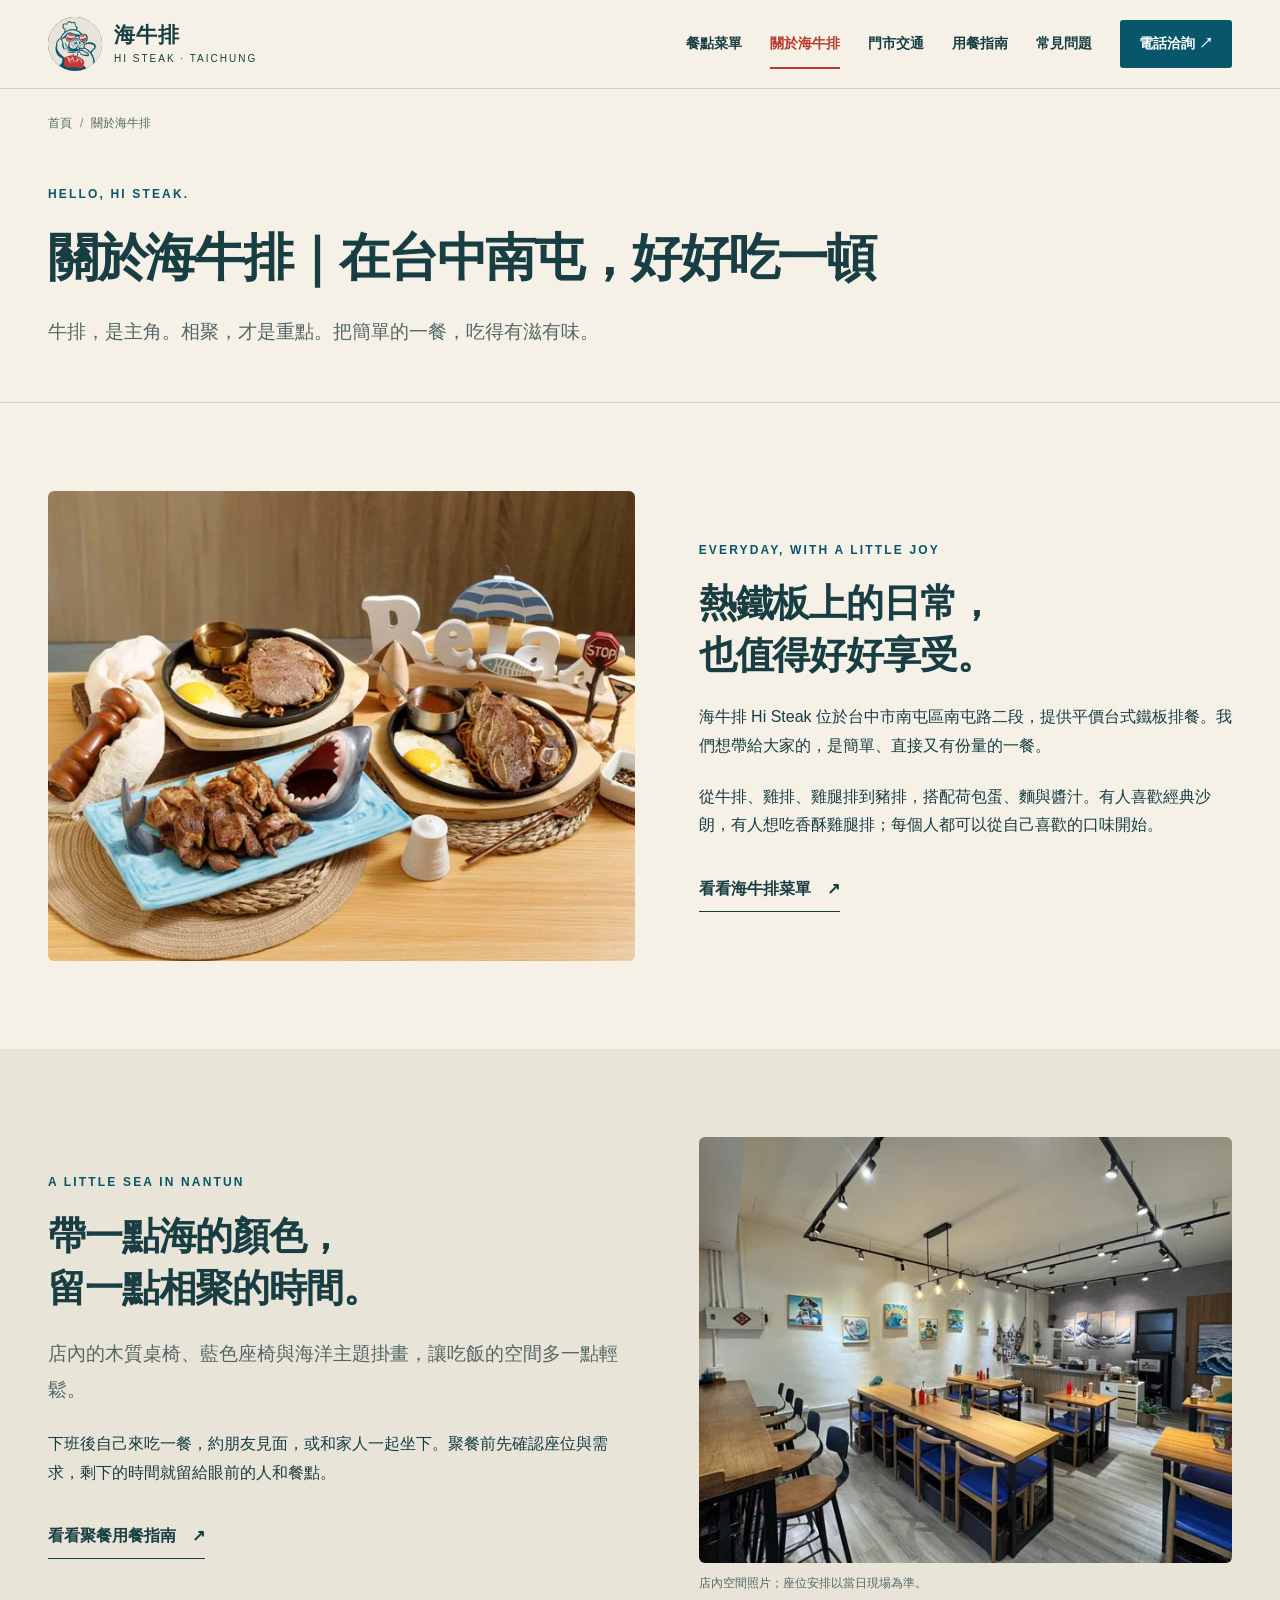
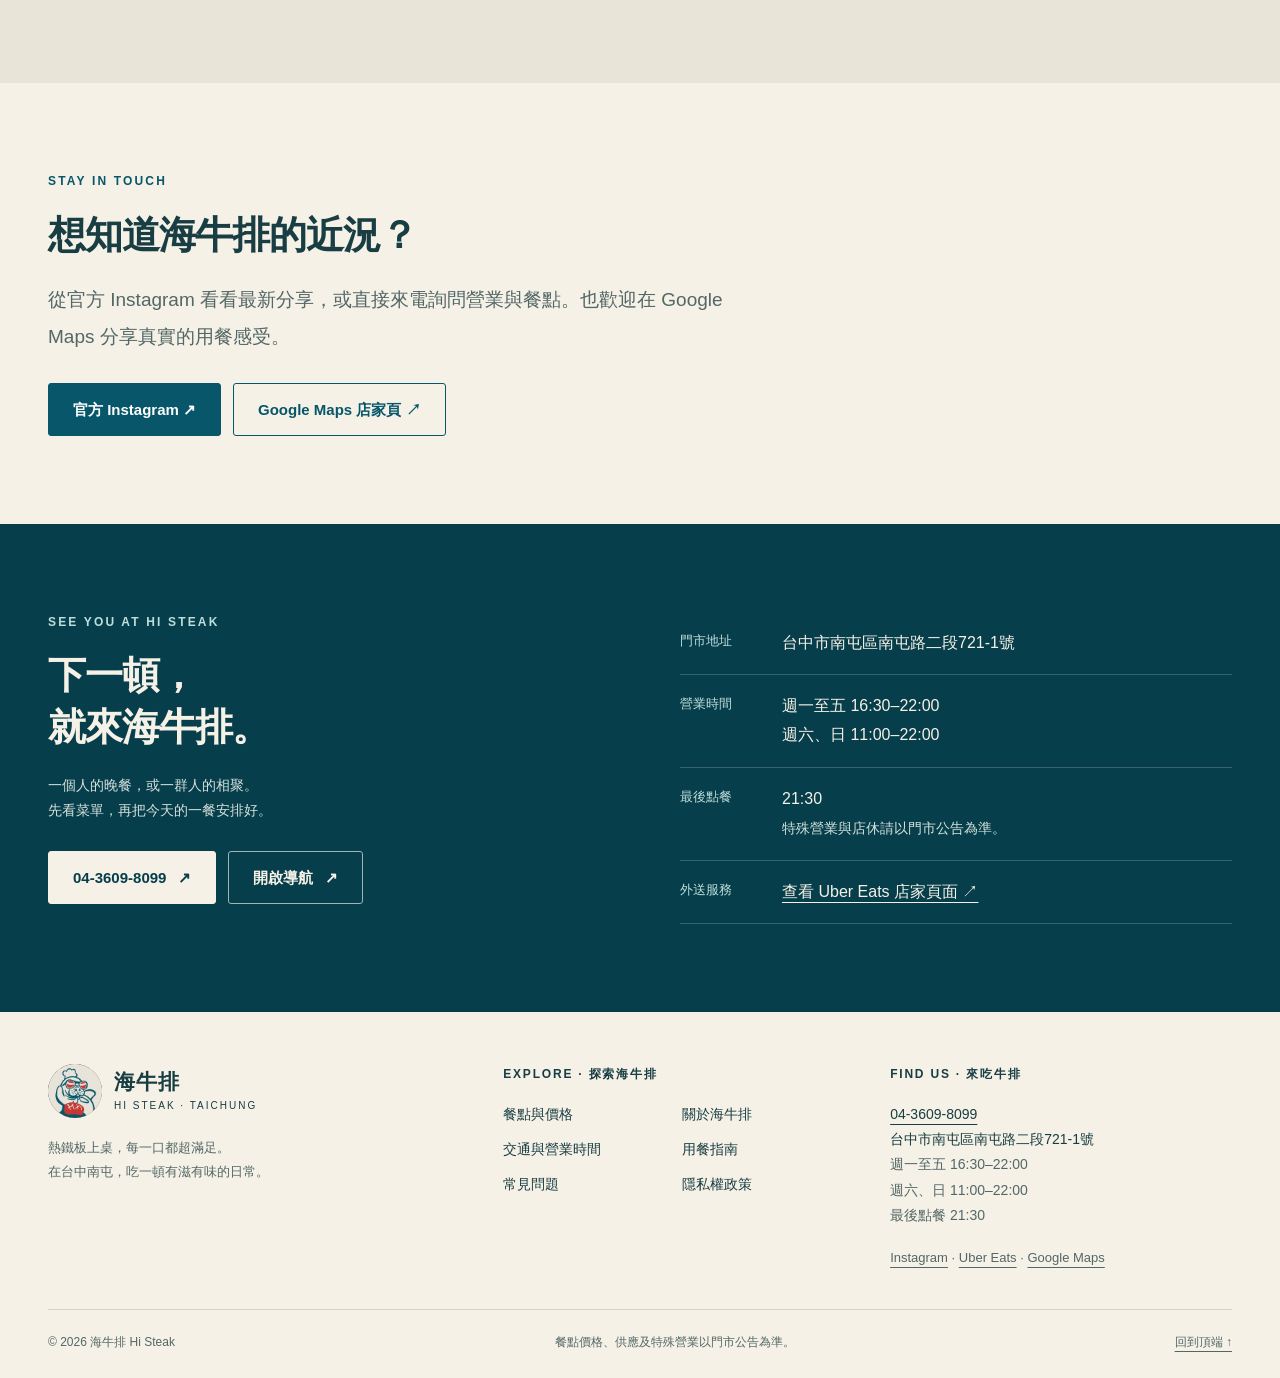
==== about/index.html @ e8133f8e "first commit" ====
<!doctype html>
<html lang="zh-Hant-TW" class="no-js">
<head>
<meta charset="utf-8"><meta name="viewport" content="width=device-width, initial-scale=1">
<title>關於海牛排｜台中南屯的日常鐵板排餐</title>
<meta name="description" content="認識海牛排 Hi Steak：位於台中南屯路二段的平價台式牛排餐廳，從牛排、雞腿排與豬排，到木質桌椅和海洋元素的用餐空間，讓日常多一點滿足。">
<meta name="robots" content="index,follow,max-image-preview:large">
<meta name="theme-color" content="#07566a">
<link rel="canonical" href="https://histeak.shop/about/">
<meta property="og:type" content="website"><meta property="og:locale" content="zh_TW">
<meta property="og:site_name" content="海牛排 Hi Steak"><meta property="og:title" content="關於海牛排｜台中南屯的日常鐵板排餐">
<meta property="og:description" content="認識海牛排 Hi Steak：位於台中南屯路二段的平價台式牛排餐廳，從牛排、雞腿排與豬排，到木質桌椅和海洋元素的用餐空間，讓日常多一點滿足。"><meta property="og:url" content="https://histeak.shop/about/">
<meta property="og:image" content="https://histeak.shop/assets/histeak-social.jpg"><meta property="og:image:width" content="1200"><meta property="og:image:height" content="630"><meta property="og:image:alt" content="海牛排 Hi Steak 台式鐵板排餐">
<meta name="twitter:card" content="summary_large_image"><meta name="twitter:title" content="關於海牛排｜台中南屯的日常鐵板排餐"><meta name="twitter:description" content="認識海牛排 Hi Steak：位於台中南屯路二段的平價台式牛排餐廳，從牛排、雞腿排與豬排，到木質桌椅和海洋元素的用餐空間，讓日常多一點滿足。"><meta name="twitter:image" content="https://histeak.shop/assets/histeak-social.jpg">
<link rel="icon" type="image/jpeg" href="../assets/logo.jpg"><link rel="stylesheet" href="../styles.css">
<script src="../script.js" defer></script>
<script type="application/ld+json">{
  "@context": "https://schema.org",
  "@graph": [
    {
      "@type": "Restaurant",
      "@id": "https://histeak.shop/#restaurant",
      "name": "海牛排 Hi Steak",
      "alternateName": [
        "海牛排",
        "Hi Steak",
        "海牛排 Hi STEAK"
      ],
      "url": "https://histeak.shop/",
      "telephone": "+886436098099",
      "description": "位於台中市南屯區南屯路二段的平價台式鐵板排餐餐廳，提供牛排、雞排、雞腿排與豬排。",
      "address": {
        "@type": "PostalAddress",
        "streetAddress": "南屯路二段721-1號",
        "addressLocality": "南屯區",
        "addressRegion": "台中市",
        "addressCountry": "TW"
      },
      "geo": {
        "@type": "GeoCoordinates",
        "latitude": 24.141104,
        "longitude": 120.6361726
      },
      "image": [
        "https://histeak.shop/assets/histeak-table-1200.webp",
        "https://histeak.shop/assets/histeak-interior-1200.webp"
      ],
      "logo": "https://histeak.shop/assets/logo.jpg",
      "servesCuisine": [
        "台式牛排",
        "鐵板排餐"
      ],
      "priceRange": "NT$180–340（門市主餐）",
      "hasMenu": "https://histeak.shop/menu/",
      "menu": "https://histeak.shop/menu/",
      "hasMap": "https://www.google.com/maps/search/?api=1&query=%E6%B5%B7%E7%89%9B%E6%8E%92%20Hi%20Steak&query_place_id=ChIJCwznMwA9aTQRCkrQwihSu3w",
      "sameAs": [
        "https://www.instagram.com/hi_steakhouse/",
        "https://www.ubereats.com/tw/store/%E6%B5%B7%E7%89%9B%E6%8E%92-hi-steak/OaaZ4mz2W0aBt57IbIxc4g"
      ],
      "openingHoursSpecification": [
        {
          "@type": "OpeningHoursSpecification",
          "dayOfWeek": [
            "Monday",
            "Tuesday",
            "Wednesday",
            "Thursday",
            "Friday"
          ],
          "opens": "16:30",
          "closes": "22:00"
        },
        {
          "@type": "OpeningHoursSpecification",
          "dayOfWeek": [
            "Saturday",
            "Sunday"
          ],
          "opens": "11:00",
          "closes": "22:00"
        }
      ]
    },
    {
      "@type": "WebSite",
      "@id": "https://histeak.shop/#website",
      "url": "https://histeak.shop/",
      "name": "海牛排 Hi Steak",
      "alternateName": [
        "海牛排",
        "Hi Steak"
      ],
      "inLanguage": "zh-Hant-TW",
      "publisher": {
        "@id": "https://histeak.shop/#restaurant"
      }
    },
    {
      "@type": "WebPage",
      "@id": "https://histeak.shop/about/#webpage",
      "url": "https://histeak.shop/about/",
      "name": "關於海牛排｜台中南屯的日常鐵板排餐",
      "description": "認識海牛排 Hi Steak：位於台中南屯路二段的平價台式牛排餐廳，從牛排、雞腿排與豬排，到木質桌椅和海洋元素的用餐空間，讓日常多一點滿足。",
      "inLanguage": "zh-Hant-TW",
      "isPartOf": {
        "@id": "https://histeak.shop/#website"
      },
      "about": {
        "@id": "https://histeak.shop/#restaurant"
      }
    },
    {
      "@type": "BreadcrumbList",
      "@id": "https://histeak.shop/about/#breadcrumb",
      "itemListElement": [
        {
          "@type": "ListItem",
          "position": 1,
          "name": "首頁",
          "item": "https://histeak.shop/"
        },
        {
          "@type": "ListItem",
          "position": 2,
          "name": "關於海牛排",
          "item": "https://histeak.shop/about/"
        }
      ]
    }
  ]
}</script>
</head>
<body><a class="skip" href="#main">跳至主要內容</a><header class="site-header" id="top"><nav class="nav-shell wrap" aria-label="主要導覽"><a class="brand" href="/" data-local="../index.html" aria-label="海牛排 Hi Steak 首頁"><img src="../assets/logo.jpg" width="54" height="54" alt=""><span><strong>海牛排</strong><small>HI STEAK · TAICHUNG</small></span></a><button class="nav-toggle" aria-controls="nav-links" aria-expanded="false" aria-label="開啟導覽選單">選單 <span aria-hidden="true">☰</span></button><div class="nav-links" id="nav-links"><a href="/menu/" data-local="../menu/index.html">餐點菜單</a><a href="/about/" data-local="../about/index.html" aria-current="page">關於海牛排</a><a href="/location/" data-local="../location/index.html">門市交通</a><a href="/blog/" data-local="../blog/index.html">用餐指南</a><a href="/faq/" data-local="../faq/index.html">常見問題</a><a class="nav-phone" href="tel:+886436098099">電話洽詢 ↗</a></div></nav></header><main id="main"><div class="page-top"><div class="wrap"><nav aria-label="麵包屑"><ol class="breadcrumbs"><li><a href="/" data-local="../index.html">首頁</a></li><li><span aria-current="page">關於海牛排</span></li></ol></nav><div class="page-intro "><p class="eyebrow">HELLO, HI STEAK.</p><h1>關於海牛排｜在台中南屯，好好吃一頓</h1><p class="lead">牛排，是主角。相聚，才是重點。把簡單的一餐，吃得有滋有味。</p></div></div></div><section class="section wrap split"><figure class="split-photo"><img src="../assets/histeak-table-1200.webp" alt="海牛排台式鐵板牛排與帶骨牛小排餐點" width="1200" height="960" decoding="async" fetchpriority="high" srcset="../assets/histeak-table-640.webp 640w, ../assets/histeak-table-1200.webp 1200w, ../assets/histeak-table-1800.webp 1800w" sizes="(max-width: 800px) calc(100vw - 40px), 600px"></figure><div><p class="eyebrow">EVERYDAY, WITH A LITTLE JOY</p><h2>熱鐵板上的日常，<br>也值得好好享受。</h2><p>海牛排 Hi Steak 位於台中市南屯區南屯路二段，提供平價台式鐵板排餐。我們想帶給大家的，是簡單、直接又有份量的一餐。</p><p>從牛排、雞排、雞腿排到豬排，搭配荷包蛋、麵與醬汁。有人喜歡經典沙朗，有人想吃香酥雞腿排；每個人都可以從自己喜歡的口味開始。</p><div class="actions"><a class="text-link" href="/menu/" data-local="../menu/index.html">看看海牛排菜單 <span aria-hidden="true">↗</span></a></div></div></section><section class="section about-strip"><div class="wrap split"><div><p class="eyebrow">A LITTLE SEA IN NANTUN</p><h2>帶一點海的顏色，<br>留一點相聚的時間。</h2><p class="lead">店內的木質桌椅、藍色座椅與海洋主題掛畫，讓吃飯的空間多一點輕鬆。</p><p>下班後自己來吃一餐，約朋友見面，或和家人一起坐下。聚餐前先確認座位與需求，剩下的時間就留給眼前的人和餐點。</p><div class="actions"><a class="text-link" href="/blog/nantun-food/" data-local="../blog/nantun-food/index.html">看看聚餐用餐指南 <span aria-hidden="true">↗</span></a></div></div><figure class="split-photo"><img src="../assets/histeak-interior-1200.webp" alt="海牛排店內的藍色座椅、木質桌面與海洋裝飾" width="1200" height="900" decoding="async" loading="lazy" srcset="../assets/histeak-interior-640.webp 640w, ../assets/histeak-interior-1200.webp 1200w" sizes="(max-width: 800px) calc(100vw - 40px), 600px"><figcaption>店內空間照片；座位安排以當日現場為準。</figcaption></figure></div></section><section class="section wrap"><p class="eyebrow">STAY IN TOUCH</p><h2>想知道海牛排的近況？</h2><p class="lead">從官方 Instagram 看看最新分享，或直接來電詢問營業與餐點。也歡迎在 Google Maps 分享真實的用餐感受。</p><div class="actions"><a href="https://www.instagram.com/hi_steakhouse/" target="_blank" rel="noopener noreferrer" class="button">官方 Instagram ↗</a><a href="https://www.google.com/maps/search/?api=1&amp;query=%E6%B5%B7%E7%89%9B%E6%8E%92%20Hi%20Steak&amp;query_place_id=ChIJCwznMwA9aTQRCkrQwihSu3w" target="_blank" rel="noopener noreferrer" class="button outline">Google Maps 店家頁 ↗</a></div></section><section class="visit-block section" id="visit"><div class="wrap visit-grid"><div><p class="eyebrow">SEE YOU AT HI STEAK</p><h2>下一頓，<br>就來海牛排。</h2><p class="small" style="margin-top:20px">一個人的晚餐，或一群人的相聚。<br>先看菜單，再把今天的一餐安排好。</p><div class="actions"><a class="button light" href="tel:+886436098099">04-3609-8099 <span aria-hidden="true">↗</span></a><a href="https://www.google.com/maps/dir/?api=1&amp;destination=%E6%B5%B7%E7%89%9B%E6%8E%92%20Hi%20Steak&amp;destination_place_id=ChIJCwznMwA9aTQRCkrQwihSu3w" target="_blank" rel="noopener noreferrer" class="button outline">開啟導航 <span aria-hidden="true">↗</span></a></div></div><dl><div><dt>門市地址</dt><dd>台中市南屯區南屯路二段721-1號</dd></div><div><dt>營業時間</dt><dd>週一至五 16:30–22:00<br>週六、日 11:00–22:00</dd></div><div><dt>最後點餐</dt><dd>21:30<br><span class="small">特殊營業與店休請以門市公告為準。</span></dd></div><div><dt>外送服務</dt><dd><a href="https://www.ubereats.com/tw/store/%E6%B5%B7%E7%89%9B%E6%8E%92-hi-steak/OaaZ4mz2W0aBt57IbIxc4g" target="_blank" rel="noopener noreferrer">查看 Uber Eats 店家頁面 ↗</a></dd></div></dl></div></section></main><footer class="site-footer"><div class="wrap"><div class="footer-top"><div><a class="brand" href="/" data-local="../index.html" aria-label="海牛排 Hi Steak 首頁"><img src="../assets/logo.jpg" width="54" height="54" alt=""><span><strong>海牛排</strong><small>HI STEAK · TAICHUNG</small></span></a><p>熱鐵板上桌，每一口都超滿足。<br>在台中南屯，吃一頓有滋有味的日常。</p></div><div><div class="footer-heading">EXPLORE · 探索海牛排</div><div class="footer-links"><a href="/menu/" data-local="../menu/index.html">餐點與價格</a><a href="/about/" data-local="../about/index.html">關於海牛排</a><a href="/location/" data-local="../location/index.html">交通與營業時間</a><a href="/blog/" data-local="../blog/index.html">用餐指南</a><a href="/faq/" data-local="../faq/index.html">常見問題</a><a href="/privacy/" data-local="../privacy/index.html">隱私權政策</a></div></div><div class="footer-contact"><div class="footer-heading">FIND US · 來吃牛排</div><a href="tel:+886436098099">04-3609-8099</a><br>台中市南屯區南屯路二段721-1號<br><span class="small">週一至五 16:30–22:00<br>週六、日 11:00–22:00<br>最後點餐 21:30</span><p><a href="https://www.instagram.com/hi_steakhouse/" target="_blank" rel="noopener noreferrer">Instagram</a> · <a href="https://www.ubereats.com/tw/store/%E6%B5%B7%E7%89%9B%E6%8E%92-hi-steak/OaaZ4mz2W0aBt57IbIxc4g" target="_blank" rel="noopener noreferrer">Uber Eats</a> · <a href="https://www.google.com/maps/search/?api=1&amp;query=%E6%B5%B7%E7%89%9B%E6%8E%92%20Hi%20Steak&amp;query_place_id=ChIJCwznMwA9aTQRCkrQwihSu3w" target="_blank" rel="noopener noreferrer">Google Maps</a></p></div></div><div class="footer-bottom"><span>© 2026 海牛排 Hi Steak</span><span>餐點價格、供應及特殊營業以門市公告為準。</span><a href="#top">回到頂端 ↑</a></div></div></footer><nav class="mobile-bar" aria-label="快速操作"><a href="/menu/" data-local="../menu/index.html">查看菜單</a><a href="tel:+886436098099">電話洽詢</a><a href="https://www.google.com/maps/dir/?api=1&amp;destination=%E6%B5%B7%E7%89%9B%E6%8E%92%20Hi%20Steak&amp;destination_place_id=ChIJCwznMwA9aTQRCkrQwihSu3w" target="_blank" rel="noopener noreferrer">到店導航</a></nav></body></html>
---- styles.css ----
:root{--ink:#183d43;--ocean:#07566a;--deep:#073e4b;--paper:#f5f1e6;--white:#fffdf8;--red:#b83b2f;--muted:#536767;--line:#cfd4c9;--sand:#e8e2d1;--radius:6px;--nav:88px}
*{box-sizing:border-box}html{scroll-behavior:smooth;scroll-padding-top:110px}body{margin:0;background:var(--paper);color:var(--ink);font-family:"Noto Sans CJK TC","PingFang TC","Microsoft JhengHei",sans-serif;font-size:16px;line-height:1.8;-webkit-font-smoothing:antialiased}a{color:inherit;text-underline-offset:5px}img{display:block;width:100%;height:auto}button{font:inherit}h1,h2,h3,p,figure{margin:0}h1,h2,h3{line-height:1.35;overflow-wrap:anywhere}h1{font-size:clamp(34px,4vw,54px);letter-spacing:-.045em}h2{font-size:clamp(28px,3vw,40px);letter-spacing:-.03em}h3{font-size:22px}p+p{margin-top:16px}.wrap{width:min(1200px,calc(100% - 96px));margin-inline:auto}.section{padding-block:88px}.eyebrow{font-size:12px;font-weight:800;letter-spacing:.18em;color:var(--ocean);margin-bottom:16px}.lead{font-size:19px;color:var(--muted);max-width:680px;margin-top:22px;line-height:1.9}.muted,.small{color:var(--muted)}.small{font-size:14px}.skip{position:fixed;z-index:100;top:10px;left:16px;background:var(--white);padding:12px;transform:translateY(-150%)}.skip:focus{transform:none}:focus-visible{outline:3px solid var(--red);outline-offset:5px}a:hover{color:var(--red)}
.site-header{position:sticky;top:0;z-index:30;background:rgba(245,241,230,.98);border-bottom:1px solid var(--line)}.nav-shell{height:var(--nav);display:flex;align-items:center;gap:32px;justify-content:space-between}.brand{display:flex;align-items:center;gap:12px;text-decoration:none;flex-shrink:0}.brand img{width:54px;height:54px;border-radius:50%}.brand strong{display:block;font-size:21px;line-height:1.2;letter-spacing:.04em}.brand small{display:block;line-height:1.4;letter-spacing:.2em;font-size:10px;margin-top:5px}.nav-links{display:flex;align-items:center;gap:28px}.nav-links a{font-size:14px;font-weight:700;text-decoration:none;padding:12px 0}.nav-links a[aria-current=page]{color:var(--red);box-shadow:inset 0 -2px var(--red)}.nav-links .nav-phone{padding:11px 19px;background:var(--ocean);color:white;border-radius:3px}.nav-links .nav-phone:hover{background:var(--deep)}.nav-toggle{display:none}.button{display:inline-flex;align-items:center;justify-content:center;gap:12px;min-height:50px;padding:12px 24px;background:var(--ocean);color:white;text-decoration:none;font-weight:700;font-size:15px;border:1px solid var(--ocean);border-radius:3px;transition:background .18s,color .18s}.button:hover{color:white;background:var(--deep)}.button.light{background:var(--paper);border-color:var(--paper);color:var(--deep)}.button.outline{background:transparent;color:var(--ocean)}.button.outline:hover{background:var(--sand)}.actions{display:flex;flex-wrap:wrap;gap:12px;margin-top:28px}.text-link{display:inline-flex;align-items:center;gap:16px;min-height:44px;font-weight:700;text-decoration:none;border-bottom:1px solid currentColor}.arrow{font-size:21px;font-family:Arial,sans-serif}
.hero{display:grid;grid-template-columns:.95fr 1.05fr;min-height:640px;align-items:center;padding-block:48px;gap:42px}.hero h1{font-size:clamp(36px,4.4vw,60px)}.hero h1 .name{font-size:24px;display:block;letter-spacing:.015em;margin-bottom:24px}.hero .sep{position:absolute;width:1px;height:1px;overflow:hidden;clip-path:inset(50%)}.hero h1 .locale{display:block}.hero .tagline{margin-top:28px;font-size:21px;font-weight:650}.hero .lead{margin-top:12px;font-size:17px;max-width:480px}.hero-photo{position:relative;padding:20px 0 20px 22px}.hero-photo:before{content:"";position:absolute;z-index:-1;inset:0 24px 0 0;background:var(--ocean);border-radius:180px 180px 5px 5px}.hero-photo img{aspect-ratio:1/1.1;object-fit:cover;border-radius:170px 170px 4px 4px;object-position:48% 50%}.hero-photo figcaption{position:absolute;bottom:40px;left:0;background:var(--paper);padding:16px 23px;box-shadow:0 5px 20px #00000008;font-size:12px;letter-spacing:.12em}.hero-photo figcaption strong{font-size:19px;letter-spacing:.04em;display:block}.ribbon{background:var(--ocean);color:white}.ribbon-inner{display:grid;grid-template-columns:repeat(3,1fr);padding-block:26px;gap:30px}.ribbon-inner div+div{border-left:1px solid #ffffff40;padding-left:32px}.ribbon strong{font-size:20px;display:block}.ribbon span{font-size:13px;color:#e0eceb}.section-head{display:flex;justify-content:space-between;align-items:end;gap:28px;margin-bottom:36px}.section-head .small{max-width:450px;margin-top:14px}.dish-grid{display:grid;grid-template-columns:repeat(3,minmax(0,1fr));gap:28px}.dish-card{background:var(--white);border-bottom:3px solid var(--ocean)}.dish-card img{aspect-ratio:1.18;object-fit:cover;transition:transform .3s}.dish-card figure{overflow:hidden}.dish-card:hover img{transform:scale(1.025)}.dish-body{padding:24px}.dish-meta{display:flex;align-items:start;justify-content:space-between;gap:20px}.dish-meta h3{font-size:20px}.price{font-size:23px;font-weight:800;white-space:nowrap;line-height:1.3;color:var(--ocean)}.price small{font-size:12px;letter-spacing:.03em}.dish-body p{margin-top:14px;font-size:14px;color:var(--muted)}.note{border-left:3px solid var(--ocean);background:#ebe9dd;padding:20px 24px;margin-block:24px;line-height:1.8}.note p{font-size:15px}.split{display:grid;grid-template-columns:1.1fr 1fr;gap:64px;align-items:center}.split-photo img{aspect-ratio:1.25;object-fit:cover;border-radius:var(--radius)}.split-photo figcaption{font-size:12px;margin-top:10px;color:var(--muted)}.split p:not(.eyebrow){margin-top:22px}.about-strip{background:#e8e4d7}.article-grid{display:grid;grid-template-columns:repeat(3,minmax(0,1fr));gap:26px}.article-card{display:flex;flex-direction:column;border:1px solid var(--line);background:var(--white);text-decoration:none}.article-card img{aspect-ratio:1.7;object-fit:cover}.article-card .article-card-body{padding:25px;display:flex;flex-direction:column;flex:1}.article-card .eyebrow{margin:0 0 14px;font-size:11px}.article-card h2,.article-card h3{font-size:21px}.article-card p{color:var(--muted);font-size:14px;margin:15px 0 18px}.article-card .more{font-size:13px;font-weight:750;margin-top:auto;display:flex;justify-content:space-between}.article-card:hover{border-color:var(--ocean);color:var(--ink)}.article-card:hover .more{color:var(--red)}.visit-block{background:var(--deep);color:var(--paper)}.visit-block .eyebrow{color:#bededb}.visit-block .small{color:#d4e1dc}.visit-grid{display:grid;grid-template-columns:1fr 1fr;gap:80px;align-items:start}.visit-block dl{margin:0}.visit-block dl>div{padding:17px 0;border-bottom:1px solid #ffffff30;display:grid;grid-template-columns:82px 1fr;gap:20px}.visit-block dt{color:#bededb;font-size:13px}.visit-block dd{margin:0;font-size:16px}.visit-block a:hover{color:#fff}.visit-block .button.outline{color:var(--paper);border-color:#9fb7b4}.visit-block .button.outline:hover{background:#ffffff15}
.breadcrumbs{display:flex;flex-wrap:wrap;gap:8px;list-style:none;padding:24px 0;margin:0;font-size:12px;color:var(--muted)}.breadcrumbs li+li:before{content:"/";margin-right:8px;opacity:.7}.breadcrumbs a{text-decoration:none}.page-intro{padding:25px 0 52px;max-width:830px}.page-intro h1{max-width:900px}.page-intro .eyebrow{margin-bottom:18px}.page-intro .lead{max-width:750px}.page-top{border-bottom:1px solid var(--line)}.anchor-nav{display:flex;gap:10px;flex-wrap:wrap;margin-bottom:48px}.anchor-nav a{padding:9px 20px;min-height:44px;text-decoration:none;border:1px solid var(--ocean);border-radius:3px;color:var(--ocean);font-weight:700;font-size:14px}.anchor-nav a:hover{background:var(--ocean);color:white}.menu-section{margin-bottom:62px}.menu-section h2{margin-bottom:12px}.menu-table{width:100%;border-collapse:collapse;margin-top:24px}.menu-table th{text-align:left;font-size:13px;padding:16px 20px;background:var(--ocean);color:white}.menu-table td{padding:20px;border-bottom:1px solid var(--line);vertical-align:top;background:var(--white)}.menu-table th:last-child,.menu-table td:last-child{text-align:right;white-space:nowrap;width:130px}.menu-table td strong{display:block;font-size:18px}.menu-table td small{display:block;color:var(--muted);font-size:14px;margin-top:5px}.menu-table td:last-child{font-weight:800;font-size:20px;color:var(--ocean)}.menu-layout{display:grid;grid-template-columns:1fr 280px;gap:48px;align-items:start}.menu-aside{position:sticky;top:120px;background:var(--ocean);color:var(--paper);padding:28px}.menu-aside h2{font-size:23px}.menu-aside p{font-size:14px;margin-top:18px}.menu-aside .button{width:100%;margin-top:24px}.menu-aside .small{color:#dde7df}.hours{width:100%;border-collapse:collapse;margin-top:24px}.hours th,.hours td{padding:14px 0;border-bottom:1px solid var(--line);text-align:left}.hours th{font-size:14px;font-weight:600}.hours td{font-weight:700;text-align:right}.location-grid{display:grid;grid-template-columns:1fr 1fr;gap:64px}.location-grid h2{font-size:28px}.location-grid h3{font-size:19px;margin-top:28px}.location-grid p{margin-top:16px}.location-photo{margin-bottom:26px}.location-photo img{aspect-ratio:1.5;object-fit:cover}.address{font-style:normal;margin-top:20px;font-size:19px}.map-link{padding:28px;border:1px solid var(--line);background:var(--white)}.map-link h3{margin-top:0}.two-up{display:grid;grid-template-columns:1fr 1fr;gap:26px}.info-panel{border-top:3px solid var(--ocean);padding:28px;background:var(--white)}.info-panel h3{margin-bottom:15px}.info-panel p{color:var(--muted)}.faq-layout{display:grid;grid-template-columns:280px 1fr;gap:56px;align-items:start}.faq-help{padding:28px;background:var(--sand)}.faq-help h2{font-size:24px}.faq-help p{margin-top:15px}.faq-list details{border-bottom:1px solid var(--line)}.faq-list details:first-child{border-top:1px solid var(--line)}.faq-list summary{padding:24px 42px 24px 0;cursor:pointer;position:relative;list-style:none;font-size:19px;font-weight:700}.faq-list summary::-webkit-details-marker{display:none}.faq-list summary:after{content:"+";position:absolute;right:8px;font-family:Arial;font-weight:400;font-size:25px;top:21px}.faq-list details[open] summary:after{content:"−"}.faq-list .answer{padding:0 32px 24px 0;color:var(--muted);font-size:16px}.faq-list .answer a{color:var(--ocean)}
.blog-list{display:grid;grid-template-columns:repeat(2,minmax(0,1fr));gap:32px}.blog-list .article-card:first-child{grid-column:1/-1;display:grid;grid-template-columns:1.1fr 1fr}.blog-list .article-card:first-child img{aspect-ratio:1.5;height:100%}.blog-list .article-card:first-child .article-card-body{padding:40px;justify-content:center}.blog-list .article-card:first-child h2{font-size:29px}.article-intro{max-width:920px}.article-meta{display:flex;flex-wrap:wrap;gap:10px 22px;font-size:13px;color:var(--muted);margin-top:24px}.article-cover{margin-top:0}.article-cover img{max-height:440px;object-fit:cover;aspect-ratio:2.4}.article-layout{display:grid;grid-template-columns:minmax(0,760px) 260px;gap:70px;justify-content:space-between}.prose{font-size:17px;line-height:2}.prose h2{font-size:27px;margin:50px 0 20px;scroll-margin-top:115px}.prose h2:first-child{margin-top:0}.prose h3{font-size:21px;margin:30px 0 15px}.prose p{margin-bottom:20px}.prose ul,.prose ol{padding-left:1.5em;margin-block:20px}.prose li{margin:8px 0}.prose a{color:var(--ocean)}.prose table{border-collapse:collapse;width:100%;margin-block:24px;font-size:15px}.prose th,.prose td{text-align:left;padding:15px;border:1px solid var(--line);vertical-align:top}.prose th{background:var(--sand)}.article-aside{position:sticky;top:120px;align-self:start;padding:24px;border:1px solid var(--line)}.article-aside h2{font-size:16px}.article-aside ol{padding-left:20px;margin:18px 0 25px;font-size:14px}.article-aside li{margin:12px 0}.article-aside a{text-decoration:none}.article-aside .button{font-size:14px;width:100%;padding:10px}.related{border-top:1px solid var(--line)}.privacy-copy{max-width:820px}.site-footer{padding:52px 0 24px}.footer-top{display:grid;grid-template-columns:1.2fr 1fr 1fr;gap:45px;padding-bottom:40px}.footer-top p{font-size:13px;color:var(--muted);margin-top:18px}.footer-links{display:grid;grid-template-columns:1fr 1fr;gap:10px 16px}.footer-links a{font-size:14px;text-decoration:none}.footer-heading{font-size:12px;font-weight:800;letter-spacing:.15em;margin-bottom:16px}.footer-contact{font-size:14px}.footer-bottom{display:flex;justify-content:space-between;flex-wrap:wrap;gap:14px;border-top:1px solid var(--line);padding-top:22px;font-size:12px;color:var(--muted)}.mobile-bar{display:none}.error-page{text-align:center;padding-block:100px}.error-page .actions{justify-content:center}.error-page p{margin-top:25px}.visually-hidden{position:absolute;width:1px;height:1px;clip-path:inset(50%);overflow:hidden;white-space:nowrap}
@media(min-width:1600px){.wrap{width:min(1300px,calc(100% - 160px))}.hero{min-height:720px}.hero h1{font-size:65px}}
@media(max-width:1050px){.wrap{width:calc(100% - 64px)}.nav-links{gap:17px}.brand strong{font-size:18px}.brand img{width:46px;height:46px}.hero{gap:30px;min-height:590px}.hero h1{font-size:42px}.hero h1 .name{font-size:21px}.menu-layout{grid-template-columns:1fr 240px;gap:28px}.article-layout{grid-template-columns:minmax(0,1fr) 230px;gap:35px}.dish-grid{gap:18px}.dish-body{padding:20px}.dish-meta{flex-direction:column;gap:12px}.split{gap:36px}.visit-grid{gap:40px}}
@media(max-width:800px){:root{--nav:74px}.wrap{width:calc(100% - 40px)}.section{padding-block:60px}.nav-shell{gap:14px}.brand img{width:45px;height:45px}.brand strong{font-size:18px}.nav-toggle{display:flex;align-items:center;justify-content:center;gap:8px;background:transparent;border:1px solid var(--line);padding:8px 12px;min-height:44px;color:var(--ink);font-size:13px;font-weight:700}.nav-links{position:absolute;top:var(--nav);left:0;right:0;display:flex;flex-wrap:wrap;padding:20px;background:var(--paper);border-bottom:1px solid var(--line);gap:5px 20px}.nav-links a{padding:10px 2px}.js .nav-links{display:none}.js .nav-links.is-open{display:flex}.no-js .site-header{position:relative}.no-js .nav-links{position:static}.no-js .nav-shell{height:auto;flex-wrap:wrap;padding-block:12px}.no-js .nav-toggle{display:none}.hero{grid-template-columns:1fr;gap:28px;padding-top:40px;padding-bottom:42px;min-height:auto}.hero h1{font-size:43px}.hero h1 .name{font-size:20px;margin-bottom:18px}.hero .lead{max-width:600px}.hero .tagline{font-size:19px;margin-top:22px}.hero-photo{max-width:600px;padding:14px 0 14px 14px}.hero-photo:before{border-radius:150px 150px 4px 4px}.hero-photo img{aspect-ratio:1.24;border-radius:145px 145px 3px 3px}.hero-photo figcaption{bottom:27px;padding:12px 20px}.ribbon-inner{gap:16px;padding-block:22px}.ribbon-inner div+div{padding-left:16px}.ribbon strong{font-size:17px}.ribbon span{font-size:12px}.section-head{align-items:start;flex-direction:column;gap:18px}.dish-grid{grid-template-columns:1fr}.dish-card{display:grid;grid-template-columns:135px 1fr}.dish-card img{height:100%;aspect-ratio:1;object-fit:cover}.dish-meta{flex-direction:row;gap:14px}.dish-meta h3{font-size:18px}.dish-body{padding:20px}.price{font-size:21px}.dish-body p{font-size:13px}.split,.visit-grid,.location-grid{grid-template-columns:1fr;gap:32px}.split-photo img{aspect-ratio:1.4}.article-grid{grid-template-columns:1fr}.article-card h2,.article-card h3{font-size:22px}.article-card img{aspect-ratio:1.9}.page-intro{padding-top:18px;padding-bottom:40px}.page-intro .lead{font-size:17px}.menu-layout,.faq-layout{grid-template-columns:1fr;gap:32px}.menu-aside{position:static}.menu-section{margin-bottom:42px}.faq-help{order:2}.faq-list summary{font-size:17px}.menu-table th{padding:12px}.menu-table td{padding:16px 12px}.menu-table td strong{font-size:17px}.menu-table td small{font-size:13px}.menu-table td:last-child{font-size:19px;width:90px}.two-up{grid-template-columns:1fr}.blog-list{grid-template-columns:1fr;gap:24px}.blog-list .article-card:first-child{display:flex;grid-column:auto}.blog-list .article-card:first-child img{aspect-ratio:1.7;height:auto}.blog-list .article-card:first-child .article-card-body{padding:25px}.blog-list .article-card:first-child h2{font-size:22px}.article-layout{grid-template-columns:1fr;gap:32px}.article-aside{position:static;grid-row:1}.article-aside ol{margin-bottom:0}.article-aside .button{display:none}.article-cover img{aspect-ratio:1.6}.prose{font-size:16px}.prose h2{font-size:25px}.prose table{font-size:14px}.prose th,.prose td{padding:10px}.footer-top{grid-template-columns:1fr 1fr;gap:30px}.footer-top>div:first-child{grid-column:1/-1}.site-footer{padding-top:40px;padding-bottom:90px}.mobile-bar{display:grid;grid-template-columns:1fr 1fr 1fr;position:fixed;z-index:25;bottom:0;left:0;right:0;background:var(--paper);border-top:1px solid var(--line);padding-bottom:env(safe-area-inset-bottom)}.mobile-bar a{min-height:58px;display:flex;align-items:center;justify-content:center;text-decoration:none;font-size:13px;font-weight:700}.mobile-bar a+a{border-left:1px solid var(--line)}.mobile-bar a:nth-child(2){background:var(--ocean);color:white}.breadcrumbs{padding-block:18px}.visit-block dl>div{grid-template-columns:65px 1fr;gap:12px}}
@media(max-width:420px){.hero h1{font-size:37px}.hero h1 .name{font-size:19px}.ribbon-inner{grid-template-columns:1fr;gap:0}.ribbon-inner div{display:flex;align-items:center;justify-content:space-between;gap:12px;padding-block:11px}.ribbon-inner div+div{border-left:0;border-top:1px solid #ffffff30;padding-left:0}.ribbon strong{font-size:17px}.dish-card{grid-template-columns:105px 1fr}.dish-body{padding:17px}.dish-meta{flex-direction:column;gap:10px}.dish-body p{margin-top:10px}.anchor-nav{gap:8px}.anchor-nav a{padding:8px 13px}.menu-table td strong{font-size:16px}.footer-top{grid-template-columns:1fr}.footer-top>div:first-child{grid-column:auto}.prose table{font-size:13px}.prose th,.prose td{padding:9px 7px}.button{padding:11px 20px}}
@media(prefers-reduced-motion:reduce){html{scroll-behavior:auto}*,*:before,*:after{transition:none!important;animation:none!important}}
@media print{.site-header,.site-footer,.mobile-bar,.article-aside,.nav-toggle,.actions{display:none!important}body{background:white;color:#000}.wrap{width:100%}.section{padding-block:25px}.article-layout,.menu-layout{display:block}.menu-aside{display:none}a{color:inherit!important}.page-intro{padding:20px 0}h1{font-size:28px}h2{font-size:23px}.article-cover{display:none}.prose{font-size:12px}table,figure,details{break-inside:avoid}}
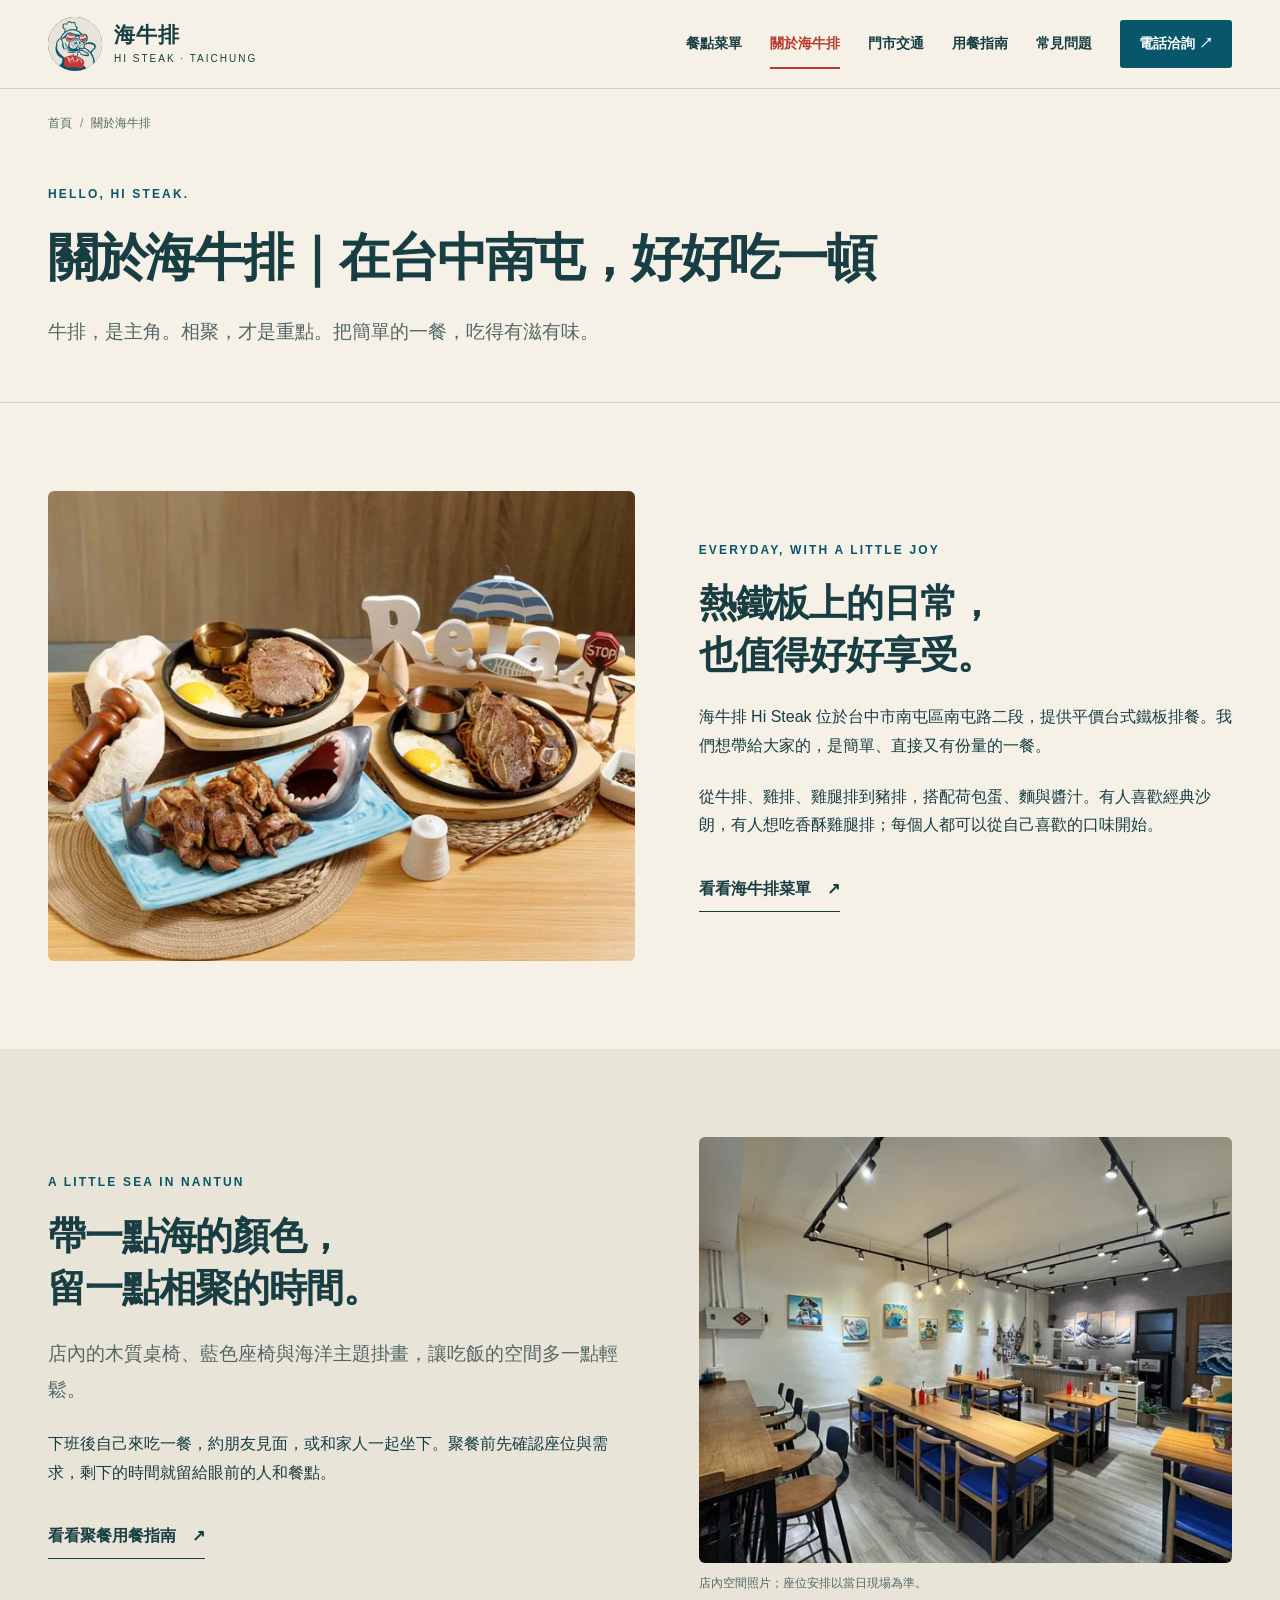
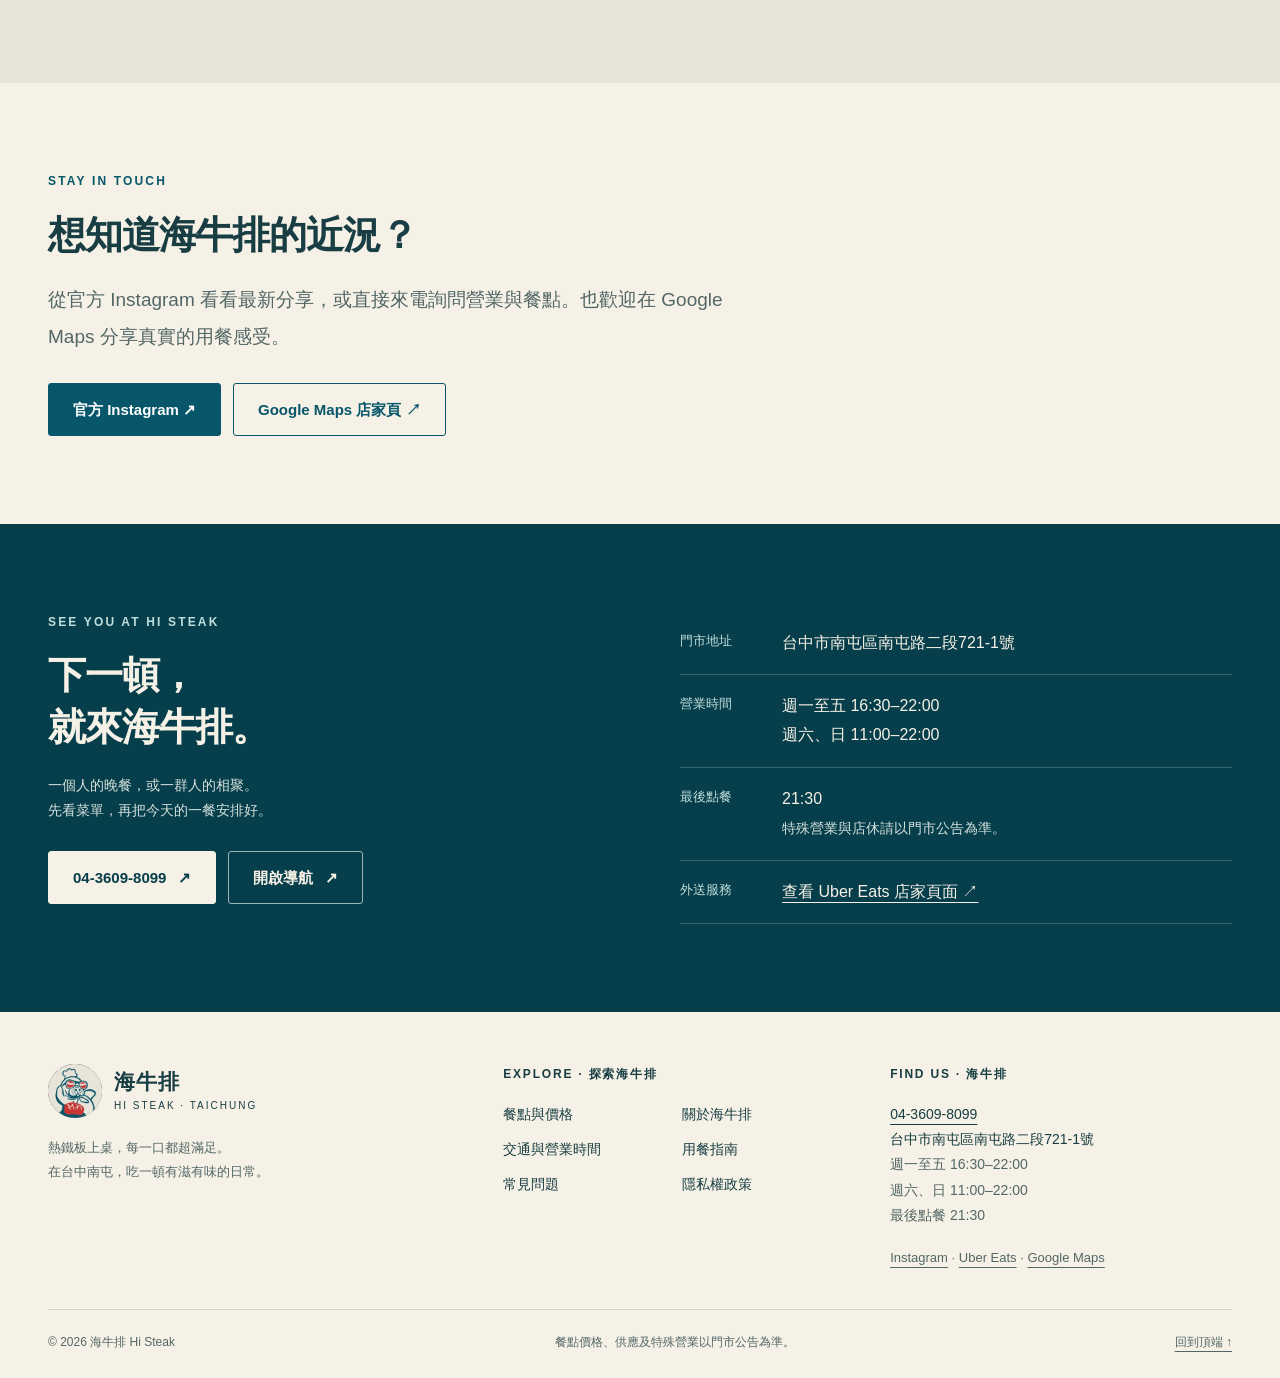
==== commit 7c6c7f92: "更新內容" ====
--- a/about/index.html
+++ b/about/index.html
@@ -131,4 +131,4 @@
   ]
 }</script>
 </head>
-<body><a class="skip" href="#main">跳至主要內容</a><header class="site-header" id="top"><nav class="nav-shell wrap" aria-label="主要導覽"><a class="brand" href="/" data-local="../index.html" aria-label="海牛排 Hi Steak 首頁"><img src="../assets/logo.jpg" width="54" height="54" alt=""><span><strong>海牛排</strong><small>HI STEAK · TAICHUNG</small></span></a><button class="nav-toggle" aria-controls="nav-links" aria-expanded="false" aria-label="開啟導覽選單">選單 <span aria-hidden="true">☰</span></button><div class="nav-links" id="nav-links"><a href="/menu/" data-local="../menu/index.html">餐點菜單</a><a href="/about/" data-local="../about/index.html" aria-current="page">關於海牛排</a><a href="/location/" data-local="../location/index.html">門市交通</a><a href="/blog/" data-local="../blog/index.html">用餐指南</a><a href="/faq/" data-local="../faq/index.html">常見問題</a><a class="nav-phone" href="tel:+886436098099">電話洽詢 ↗</a></div></nav></header><main id="main"><div class="page-top"><div class="wrap"><nav aria-label="麵包屑"><ol class="breadcrumbs"><li><a href="/" data-local="../index.html">首頁</a></li><li><span aria-current="page">關於海牛排</span></li></ol></nav><div class="page-intro "><p class="eyebrow">HELLO, HI STEAK.</p><h1>關於海牛排｜在台中南屯，好好吃一頓</h1><p class="lead">牛排，是主角。相聚，才是重點。把簡單的一餐，吃得有滋有味。</p></div></div></div><section class="section wrap split"><figure class="split-photo"><img src="../assets/histeak-table-1200.webp" alt="海牛排台式鐵板牛排與帶骨牛小排餐點" width="1200" height="960" decoding="async" fetchpriority="high" srcset="../assets/histeak-table-640.webp 640w, ../assets/histeak-table-1200.webp 1200w, ../assets/histeak-table-1800.webp 1800w" sizes="(max-width: 800px) calc(100vw - 40px), 600px"></figure><div><p class="eyebrow">EVERYDAY, WITH A LITTLE JOY</p><h2>熱鐵板上的日常，<br>也值得好好享受。</h2><p>海牛排 Hi Steak 位於台中市南屯區南屯路二段，提供平價台式鐵板排餐。我們想帶給大家的，是簡單、直接又有份量的一餐。</p><p>從牛排、雞排、雞腿排到豬排，搭配荷包蛋、麵與醬汁。有人喜歡經典沙朗，有人想吃香酥雞腿排；每個人都可以從自己喜歡的口味開始。</p><div class="actions"><a class="text-link" href="/menu/" data-local="../menu/index.html">看看海牛排菜單 <span aria-hidden="true">↗</span></a></div></div></section><section class="section about-strip"><div class="wrap split"><div><p class="eyebrow">A LITTLE SEA IN NANTUN</p><h2>帶一點海的顏色，<br>留一點相聚的時間。</h2><p class="lead">店內的木質桌椅、藍色座椅與海洋主題掛畫，讓吃飯的空間多一點輕鬆。</p><p>下班後自己來吃一餐，約朋友見面，或和家人一起坐下。聚餐前先確認座位與需求，剩下的時間就留給眼前的人和餐點。</p><div class="actions"><a class="text-link" href="/blog/nantun-food/" data-local="../blog/nantun-food/index.html">看看聚餐用餐指南 <span aria-hidden="true">↗</span></a></div></div><figure class="split-photo"><img src="../assets/histeak-interior-1200.webp" alt="海牛排店內的藍色座椅、木質桌面與海洋裝飾" width="1200" height="900" decoding="async" loading="lazy" srcset="../assets/histeak-interior-640.webp 640w, ../assets/histeak-interior-1200.webp 1200w" sizes="(max-width: 800px) calc(100vw - 40px), 600px"><figcaption>店內空間照片；座位安排以當日現場為準。</figcaption></figure></div></section><section class="section wrap"><p class="eyebrow">STAY IN TOUCH</p><h2>想知道海牛排的近況？</h2><p class="lead">從官方 Instagram 看看最新分享，或直接來電詢問營業與餐點。也歡迎在 Google Maps 分享真實的用餐感受。</p><div class="actions"><a href="https://www.instagram.com/hi_steakhouse/" target="_blank" rel="noopener noreferrer" class="button">官方 Instagram ↗</a><a href="https://www.google.com/maps/search/?api=1&amp;query=%E6%B5%B7%E7%89%9B%E6%8E%92%20Hi%20Steak&amp;query_place_id=ChIJCwznMwA9aTQRCkrQwihSu3w" target="_blank" rel="noopener noreferrer" class="button outline">Google Maps 店家頁 ↗</a></div></section><section class="visit-block section" id="visit"><div class="wrap visit-grid"><div><p class="eyebrow">SEE YOU AT HI STEAK</p><h2>下一頓，<br>就來海牛排。</h2><p class="small" style="margin-top:20px">一個人的晚餐，或一群人的相聚。<br>先看菜單，再把今天的一餐安排好。</p><div class="actions"><a class="button light" href="tel:+886436098099">04-3609-8099 <span aria-hidden="true">↗</span></a><a href="https://www.google.com/maps/dir/?api=1&amp;destination=%E6%B5%B7%E7%89%9B%E6%8E%92%20Hi%20Steak&amp;destination_place_id=ChIJCwznMwA9aTQRCkrQwihSu3w" target="_blank" rel="noopener noreferrer" class="button outline">開啟導航 <span aria-hidden="true">↗</span></a></div></div><dl><div><dt>門市地址</dt><dd>台中市南屯區南屯路二段721-1號</dd></div><div><dt>營業時間</dt><dd>週一至五 16:30–22:00<br>週六、日 11:00–22:00</dd></div><div><dt>最後點餐</dt><dd>21:30<br><span class="small">特殊營業與店休請以門市公告為準。</span></dd></div><div><dt>外送服務</dt><dd><a href="https://www.ubereats.com/tw/store/%E6%B5%B7%E7%89%9B%E6%8E%92-hi-steak/OaaZ4mz2W0aBt57IbIxc4g" target="_blank" rel="noopener noreferrer">查看 Uber Eats 店家頁面 ↗</a></dd></div></dl></div></section></main><footer class="site-footer"><div class="wrap"><div class="footer-top"><div><a class="brand" href="/" data-local="../index.html" aria-label="海牛排 Hi Steak 首頁"><img src="../assets/logo.jpg" width="54" height="54" alt=""><span><strong>海牛排</strong><small>HI STEAK · TAICHUNG</small></span></a><p>熱鐵板上桌，每一口都超滿足。<br>在台中南屯，吃一頓有滋有味的日常。</p></div><div><div class="footer-heading">EXPLORE · 探索海牛排</div><div class="footer-links"><a href="/menu/" data-local="../menu/index.html">餐點與價格</a><a href="/about/" data-local="../about/index.html">關於海牛排</a><a href="/location/" data-local="../location/index.html">交通與營業時間</a><a href="/blog/" data-local="../blog/index.html">用餐指南</a><a href="/faq/" data-local="../faq/index.html">常見問題</a><a href="/privacy/" data-local="../privacy/index.html">隱私權政策</a></div></div><div class="footer-contact"><div class="footer-heading">FIND US · 來吃牛排</div><a href="tel:+886436098099">04-3609-8099</a><br>台中市南屯區南屯路二段721-1號<br><span class="small">週一至五 16:30–22:00<br>週六、日 11:00–22:00<br>最後點餐 21:30</span><p><a href="https://www.instagram.com/hi_steakhouse/" target="_blank" rel="noopener noreferrer">Instagram</a> · <a href="https://www.ubereats.com/tw/store/%E6%B5%B7%E7%89%9B%E6%8E%92-hi-steak/OaaZ4mz2W0aBt57IbIxc4g" target="_blank" rel="noopener noreferrer">Uber Eats</a> · <a href="https://www.google.com/maps/search/?api=1&amp;query=%E6%B5%B7%E7%89%9B%E6%8E%92%20Hi%20Steak&amp;query_place_id=ChIJCwznMwA9aTQRCkrQwihSu3w" target="_blank" rel="noopener noreferrer">Google Maps</a></p></div></div><div class="footer-bottom"><span>© 2026 海牛排 Hi Steak</span><span>餐點價格、供應及特殊營業以門市公告為準。</span><a href="#top">回到頂端 ↑</a></div></div></footer><nav class="mobile-bar" aria-label="快速操作"><a href="/menu/" data-local="../menu/index.html">查看菜單</a><a href="tel:+886436098099">電話洽詢</a><a href="https://www.google.com/maps/dir/?api=1&amp;destination=%E6%B5%B7%E7%89%9B%E6%8E%92%20Hi%20Steak&amp;destination_place_id=ChIJCwznMwA9aTQRCkrQwihSu3w" target="_blank" rel="noopener noreferrer">到店導航</a></nav></body></html>+<body><a class="skip" href="#main">跳至主要內容</a><header class="site-header" id="top"><nav class="nav-shell wrap" aria-label="主要導覽"><a class="brand" href="/" data-local="../index.html" aria-label="海牛排 Hi Steak 首頁"><img src="../assets/logo.jpg" width="54" height="54" alt=""><span><strong>海牛排</strong><small>HI STEAK · TAICHUNG</small></span></a><button class="nav-toggle" aria-controls="nav-links" aria-expanded="false" aria-label="開啟導覽選單">選單 <span aria-hidden="true">☰</span></button><div class="nav-links" id="nav-links"><a href="/menu/" data-local="../menu/index.html">餐點菜單</a><a href="/about/" data-local="../about/index.html" aria-current="page">關於海牛排</a><a href="/location/" data-local="../location/index.html">門市交通</a><a href="/blog/" data-local="../blog/index.html">用餐指南</a><a href="/faq/" data-local="../faq/index.html">常見問題</a><a class="nav-phone" href="tel:+886436098099">電話洽詢 ↗</a></div></nav></header><main id="main"><div class="page-top"><div class="wrap"><nav aria-label="麵包屑"><ol class="breadcrumbs"><li><a href="/" data-local="../index.html">首頁</a></li><li><span aria-current="page">關於海牛排</span></li></ol></nav><div class="page-intro "><p class="eyebrow">HELLO, HI STEAK.</p><h1>關於海牛排｜在台中南屯，好好吃一頓</h1><p class="lead">牛排，是主角。相聚，才是重點。把簡單的一餐，吃得有滋有味。</p></div></div></div><section class="section wrap split"><figure class="split-photo"><img src="../assets/histeak-table-1200.webp" alt="海牛排台式鐵板牛排與帶骨牛小排餐點" width="1200" height="960" decoding="async" fetchpriority="high" srcset="../assets/histeak-table-640.webp 640w, ../assets/histeak-table-1200.webp 1200w, ../assets/histeak-table-1800.webp 1800w" sizes="(max-width: 800px) calc(100vw - 40px), 600px"></figure><div><p class="eyebrow">EVERYDAY, WITH A LITTLE JOY</p><h2>熱鐵板上的日常，<br>也值得好好享受。</h2><p>海牛排 Hi Steak 位於台中市南屯區南屯路二段，提供平價台式鐵板排餐。我們想帶給大家的，是簡單、直接又有份量的一餐。</p><p>從牛排、雞排、雞腿排到豬排，搭配荷包蛋、麵與醬汁。有人喜歡經典沙朗，有人想吃香酥雞腿排；每個人都可以從自己喜歡的口味開始。</p><div class="actions"><a class="text-link" href="/menu/" data-local="../menu/index.html">看看海牛排菜單 <span aria-hidden="true">↗</span></a></div></div></section><section class="section about-strip"><div class="wrap split"><div><p class="eyebrow">A LITTLE SEA IN NANTUN</p><h2>帶一點海的顏色，<br>留一點相聚的時間。</h2><p class="lead">店內的木質桌椅、藍色座椅與海洋主題掛畫，讓吃飯的空間多一點輕鬆。</p><p>下班後自己來吃一餐，約朋友見面，或和家人一起坐下。聚餐前先確認座位與需求，剩下的時間就留給眼前的人和餐點。</p><div class="actions"><a class="text-link" href="/blog/nantun-food/" data-local="../blog/nantun-food/index.html">看看聚餐用餐指南 <span aria-hidden="true">↗</span></a></div></div><figure class="split-photo"><img src="../assets/histeak-interior-1200.webp" alt="海牛排店內的藍色座椅、木質桌面與海洋裝飾" width="1200" height="900" decoding="async" loading="lazy" srcset="../assets/histeak-interior-640.webp 640w, ../assets/histeak-interior-1200.webp 1200w" sizes="(max-width: 800px) calc(100vw - 40px), 600px"><figcaption>店內空間照片；座位安排以當日現場為準。</figcaption></figure></div></section><section class="section wrap"><p class="eyebrow">STAY IN TOUCH</p><h2>想知道海牛排的近況？</h2><p class="lead">從官方 Instagram 看看最新分享，或直接來電詢問營業與餐點。也歡迎在 Google Maps 分享真實的用餐感受。</p><div class="actions"><a href="https://www.instagram.com/hi_steakhouse/" target="_blank" rel="noopener noreferrer" class="button">官方 Instagram ↗</a><a href="https://www.google.com/maps/search/?api=1&amp;query=%E6%B5%B7%E7%89%9B%E6%8E%92%20Hi%20Steak&amp;query_place_id=ChIJCwznMwA9aTQRCkrQwihSu3w" target="_blank" rel="noopener noreferrer" class="button outline">Google Maps 店家頁 ↗</a></div></section><section class="visit-block section" id="visit"><div class="wrap visit-grid"><div><p class="eyebrow">SEE YOU AT HI STEAK</p><h2>下一頓，<br>就來海牛排。</h2><p class="small" style="margin-top:20px">一個人的晚餐，或一群人的相聚。<br>先看菜單，再把今天的一餐安排好。</p><div class="actions"><a class="button light" href="tel:+886436098099">04-3609-8099 <span aria-hidden="true">↗</span></a><a href="https://www.google.com/maps/dir/?api=1&amp;destination=%E6%B5%B7%E7%89%9B%E6%8E%92%20Hi%20Steak&amp;destination_place_id=ChIJCwznMwA9aTQRCkrQwihSu3w" target="_blank" rel="noopener noreferrer" class="button outline">開啟導航 <span aria-hidden="true">↗</span></a></div></div><dl><div><dt>門市地址</dt><dd>台中市南屯區南屯路二段721-1號</dd></div><div><dt>營業時間</dt><dd>週一至五 16:30–22:00<br>週六、日 11:00–22:00</dd></div><div><dt>最後點餐</dt><dd>21:30<br><span class="small">特殊營業與店休請以門市公告為準。</span></dd></div><div><dt>外送服務</dt><dd><a href="https://www.ubereats.com/tw/store/%E6%B5%B7%E7%89%9B%E6%8E%92-hi-steak/OaaZ4mz2W0aBt57IbIxc4g" target="_blank" rel="noopener noreferrer">查看 Uber Eats 店家頁面 ↗</a></dd></div></dl></div></section></main><footer class="site-footer"><div class="wrap"><div class="footer-top"><div><a class="brand" href="/" data-local="../index.html" aria-label="海牛排 Hi Steak 首頁"><img src="../assets/logo.jpg" width="54" height="54" alt=""><span><strong>海牛排</strong><small>HI STEAK · TAICHUNG</small></span></a><p>熱鐵板上桌，每一口都超滿足。<br>在台中南屯，吃一頓有滋有味的日常。</p></div><div><div class="footer-heading">EXPLORE · 探索海牛排</div><div class="footer-links"><a href="/menu/" data-local="../menu/index.html">餐點與價格</a><a href="/about/" data-local="../about/index.html">關於海牛排</a><a href="/location/" data-local="../location/index.html">交通與營業時間</a><a href="/blog/" data-local="../blog/index.html">用餐指南</a><a href="/faq/" data-local="../faq/index.html">常見問題</a><a href="/privacy/" data-local="../privacy/index.html">隱私權政策</a></div></div><div class="footer-contact"><div class="footer-heading">FIND US · 海牛排</div><a href="tel:+886436098099">04-3609-8099</a><br>台中市南屯區南屯路二段721-1號<br><span class="small">週一至五 16:30–22:00<br>週六、日 11:00–22:00<br>最後點餐 21:30</span><p><a href="https://www.instagram.com/hi_steakhouse/" target="_blank" rel="noopener noreferrer">Instagram</a> · <a href="https://www.ubereats.com/tw/store/%E6%B5%B7%E7%89%9B%E6%8E%92-hi-steak/OaaZ4mz2W0aBt57IbIxc4g" target="_blank" rel="noopener noreferrer">Uber Eats</a> · <a href="https://www.google.com/maps/search/?api=1&amp;query=%E6%B5%B7%E7%89%9B%E6%8E%92%20Hi%20Steak&amp;query_place_id=ChIJCwznMwA9aTQRCkrQwihSu3w" target="_blank" rel="noopener noreferrer">Google Maps</a></p></div></div><div class="footer-bottom"><span>© 2026 海牛排 Hi Steak</span><span>餐點價格、供應及特殊營業以門市公告為準。</span><a href="#top">回到頂端 ↑</a></div></div></footer><nav class="mobile-bar" aria-label="快速操作"><a href="/menu/" data-local="../menu/index.html">查看菜單</a><a href="tel:+886436098099">電話洽詢</a><a href="https://www.google.com/maps/dir/?api=1&amp;destination=%E6%B5%B7%E7%89%9B%E6%8E%92%20Hi%20Steak&amp;destination_place_id=ChIJCwznMwA9aTQRCkrQwihSu3w" target="_blank" rel="noopener noreferrer">到店導航</a></nav></body></html>
--- a/styles.css
+++ b/styles.css
@@ -1,12 +1,1776 @@
-:root{--ink:#183d43;--ocean:#07566a;--deep:#073e4b;--paper:#f5f1e6;--white:#fffdf8;--red:#b83b2f;--muted:#536767;--line:#cfd4c9;--sand:#e8e2d1;--radius:6px;--nav:88px}
-*{box-sizing:border-box}html{scroll-behavior:smooth;scroll-padding-top:110px}body{margin:0;background:var(--paper);color:var(--ink);font-family:"Noto Sans CJK TC","PingFang TC","Microsoft JhengHei",sans-serif;font-size:16px;line-height:1.8;-webkit-font-smoothing:antialiased}a{color:inherit;text-underline-offset:5px}img{display:block;width:100%;height:auto}button{font:inherit}h1,h2,h3,p,figure{margin:0}h1,h2,h3{line-height:1.35;overflow-wrap:anywhere}h1{font-size:clamp(34px,4vw,54px);letter-spacing:-.045em}h2{font-size:clamp(28px,3vw,40px);letter-spacing:-.03em}h3{font-size:22px}p+p{margin-top:16px}.wrap{width:min(1200px,calc(100% - 96px));margin-inline:auto}.section{padding-block:88px}.eyebrow{font-size:12px;font-weight:800;letter-spacing:.18em;color:var(--ocean);margin-bottom:16px}.lead{font-size:19px;color:var(--muted);max-width:680px;margin-top:22px;line-height:1.9}.muted,.small{color:var(--muted)}.small{font-size:14px}.skip{position:fixed;z-index:100;top:10px;left:16px;background:var(--white);padding:12px;transform:translateY(-150%)}.skip:focus{transform:none}:focus-visible{outline:3px solid var(--red);outline-offset:5px}a:hover{color:var(--red)}
-.site-header{position:sticky;top:0;z-index:30;background:rgba(245,241,230,.98);border-bottom:1px solid var(--line)}.nav-shell{height:var(--nav);display:flex;align-items:center;gap:32px;justify-content:space-between}.brand{display:flex;align-items:center;gap:12px;text-decoration:none;flex-shrink:0}.brand img{width:54px;height:54px;border-radius:50%}.brand strong{display:block;font-size:21px;line-height:1.2;letter-spacing:.04em}.brand small{display:block;line-height:1.4;letter-spacing:.2em;font-size:10px;margin-top:5px}.nav-links{display:flex;align-items:center;gap:28px}.nav-links a{font-size:14px;font-weight:700;text-decoration:none;padding:12px 0}.nav-links a[aria-current=page]{color:var(--red);box-shadow:inset 0 -2px var(--red)}.nav-links .nav-phone{padding:11px 19px;background:var(--ocean);color:white;border-radius:3px}.nav-links .nav-phone:hover{background:var(--deep)}.nav-toggle{display:none}.button{display:inline-flex;align-items:center;justify-content:center;gap:12px;min-height:50px;padding:12px 24px;background:var(--ocean);color:white;text-decoration:none;font-weight:700;font-size:15px;border:1px solid var(--ocean);border-radius:3px;transition:background .18s,color .18s}.button:hover{color:white;background:var(--deep)}.button.light{background:var(--paper);border-color:var(--paper);color:var(--deep)}.button.outline{background:transparent;color:var(--ocean)}.button.outline:hover{background:var(--sand)}.actions{display:flex;flex-wrap:wrap;gap:12px;margin-top:28px}.text-link{display:inline-flex;align-items:center;gap:16px;min-height:44px;font-weight:700;text-decoration:none;border-bottom:1px solid currentColor}.arrow{font-size:21px;font-family:Arial,sans-serif}
-.hero{display:grid;grid-template-columns:.95fr 1.05fr;min-height:640px;align-items:center;padding-block:48px;gap:42px}.hero h1{font-size:clamp(36px,4.4vw,60px)}.hero h1 .name{font-size:24px;display:block;letter-spacing:.015em;margin-bottom:24px}.hero .sep{position:absolute;width:1px;height:1px;overflow:hidden;clip-path:inset(50%)}.hero h1 .locale{display:block}.hero .tagline{margin-top:28px;font-size:21px;font-weight:650}.hero .lead{margin-top:12px;font-size:17px;max-width:480px}.hero-photo{position:relative;padding:20px 0 20px 22px}.hero-photo:before{content:"";position:absolute;z-index:-1;inset:0 24px 0 0;background:var(--ocean);border-radius:180px 180px 5px 5px}.hero-photo img{aspect-ratio:1/1.1;object-fit:cover;border-radius:170px 170px 4px 4px;object-position:48% 50%}.hero-photo figcaption{position:absolute;bottom:40px;left:0;background:var(--paper);padding:16px 23px;box-shadow:0 5px 20px #00000008;font-size:12px;letter-spacing:.12em}.hero-photo figcaption strong{font-size:19px;letter-spacing:.04em;display:block}.ribbon{background:var(--ocean);color:white}.ribbon-inner{display:grid;grid-template-columns:repeat(3,1fr);padding-block:26px;gap:30px}.ribbon-inner div+div{border-left:1px solid #ffffff40;padding-left:32px}.ribbon strong{font-size:20px;display:block}.ribbon span{font-size:13px;color:#e0eceb}.section-head{display:flex;justify-content:space-between;align-items:end;gap:28px;margin-bottom:36px}.section-head .small{max-width:450px;margin-top:14px}.dish-grid{display:grid;grid-template-columns:repeat(3,minmax(0,1fr));gap:28px}.dish-card{background:var(--white);border-bottom:3px solid var(--ocean)}.dish-card img{aspect-ratio:1.18;object-fit:cover;transition:transform .3s}.dish-card figure{overflow:hidden}.dish-card:hover img{transform:scale(1.025)}.dish-body{padding:24px}.dish-meta{display:flex;align-items:start;justify-content:space-between;gap:20px}.dish-meta h3{font-size:20px}.price{font-size:23px;font-weight:800;white-space:nowrap;line-height:1.3;color:var(--ocean)}.price small{font-size:12px;letter-spacing:.03em}.dish-body p{margin-top:14px;font-size:14px;color:var(--muted)}.note{border-left:3px solid var(--ocean);background:#ebe9dd;padding:20px 24px;margin-block:24px;line-height:1.8}.note p{font-size:15px}.split{display:grid;grid-template-columns:1.1fr 1fr;gap:64px;align-items:center}.split-photo img{aspect-ratio:1.25;object-fit:cover;border-radius:var(--radius)}.split-photo figcaption{font-size:12px;margin-top:10px;color:var(--muted)}.split p:not(.eyebrow){margin-top:22px}.about-strip{background:#e8e4d7}.article-grid{display:grid;grid-template-columns:repeat(3,minmax(0,1fr));gap:26px}.article-card{display:flex;flex-direction:column;border:1px solid var(--line);background:var(--white);text-decoration:none}.article-card img{aspect-ratio:1.7;object-fit:cover}.article-card .article-card-body{padding:25px;display:flex;flex-direction:column;flex:1}.article-card .eyebrow{margin:0 0 14px;font-size:11px}.article-card h2,.article-card h3{font-size:21px}.article-card p{color:var(--muted);font-size:14px;margin:15px 0 18px}.article-card .more{font-size:13px;font-weight:750;margin-top:auto;display:flex;justify-content:space-between}.article-card:hover{border-color:var(--ocean);color:var(--ink)}.article-card:hover .more{color:var(--red)}.visit-block{background:var(--deep);color:var(--paper)}.visit-block .eyebrow{color:#bededb}.visit-block .small{color:#d4e1dc}.visit-grid{display:grid;grid-template-columns:1fr 1fr;gap:80px;align-items:start}.visit-block dl{margin:0}.visit-block dl>div{padding:17px 0;border-bottom:1px solid #ffffff30;display:grid;grid-template-columns:82px 1fr;gap:20px}.visit-block dt{color:#bededb;font-size:13px}.visit-block dd{margin:0;font-size:16px}.visit-block a:hover{color:#fff}.visit-block .button.outline{color:var(--paper);border-color:#9fb7b4}.visit-block .button.outline:hover{background:#ffffff15}
-.breadcrumbs{display:flex;flex-wrap:wrap;gap:8px;list-style:none;padding:24px 0;margin:0;font-size:12px;color:var(--muted)}.breadcrumbs li+li:before{content:"/";margin-right:8px;opacity:.7}.breadcrumbs a{text-decoration:none}.page-intro{padding:25px 0 52px;max-width:830px}.page-intro h1{max-width:900px}.page-intro .eyebrow{margin-bottom:18px}.page-intro .lead{max-width:750px}.page-top{border-bottom:1px solid var(--line)}.anchor-nav{display:flex;gap:10px;flex-wrap:wrap;margin-bottom:48px}.anchor-nav a{padding:9px 20px;min-height:44px;text-decoration:none;border:1px solid var(--ocean);border-radius:3px;color:var(--ocean);font-weight:700;font-size:14px}.anchor-nav a:hover{background:var(--ocean);color:white}.menu-section{margin-bottom:62px}.menu-section h2{margin-bottom:12px}.menu-table{width:100%;border-collapse:collapse;margin-top:24px}.menu-table th{text-align:left;font-size:13px;padding:16px 20px;background:var(--ocean);color:white}.menu-table td{padding:20px;border-bottom:1px solid var(--line);vertical-align:top;background:var(--white)}.menu-table th:last-child,.menu-table td:last-child{text-align:right;white-space:nowrap;width:130px}.menu-table td strong{display:block;font-size:18px}.menu-table td small{display:block;color:var(--muted);font-size:14px;margin-top:5px}.menu-table td:last-child{font-weight:800;font-size:20px;color:var(--ocean)}.menu-layout{display:grid;grid-template-columns:1fr 280px;gap:48px;align-items:start}.menu-aside{position:sticky;top:120px;background:var(--ocean);color:var(--paper);padding:28px}.menu-aside h2{font-size:23px}.menu-aside p{font-size:14px;margin-top:18px}.menu-aside .button{width:100%;margin-top:24px}.menu-aside .small{color:#dde7df}.hours{width:100%;border-collapse:collapse;margin-top:24px}.hours th,.hours td{padding:14px 0;border-bottom:1px solid var(--line);text-align:left}.hours th{font-size:14px;font-weight:600}.hours td{font-weight:700;text-align:right}.location-grid{display:grid;grid-template-columns:1fr 1fr;gap:64px}.location-grid h2{font-size:28px}.location-grid h3{font-size:19px;margin-top:28px}.location-grid p{margin-top:16px}.location-photo{margin-bottom:26px}.location-photo img{aspect-ratio:1.5;object-fit:cover}.address{font-style:normal;margin-top:20px;font-size:19px}.map-link{padding:28px;border:1px solid var(--line);background:var(--white)}.map-link h3{margin-top:0}.two-up{display:grid;grid-template-columns:1fr 1fr;gap:26px}.info-panel{border-top:3px solid var(--ocean);padding:28px;background:var(--white)}.info-panel h3{margin-bottom:15px}.info-panel p{color:var(--muted)}.faq-layout{display:grid;grid-template-columns:280px 1fr;gap:56px;align-items:start}.faq-help{padding:28px;background:var(--sand)}.faq-help h2{font-size:24px}.faq-help p{margin-top:15px}.faq-list details{border-bottom:1px solid var(--line)}.faq-list details:first-child{border-top:1px solid var(--line)}.faq-list summary{padding:24px 42px 24px 0;cursor:pointer;position:relative;list-style:none;font-size:19px;font-weight:700}.faq-list summary::-webkit-details-marker{display:none}.faq-list summary:after{content:"+";position:absolute;right:8px;font-family:Arial;font-weight:400;font-size:25px;top:21px}.faq-list details[open] summary:after{content:"−"}.faq-list .answer{padding:0 32px 24px 0;color:var(--muted);font-size:16px}.faq-list .answer a{color:var(--ocean)}
-.blog-list{display:grid;grid-template-columns:repeat(2,minmax(0,1fr));gap:32px}.blog-list .article-card:first-child{grid-column:1/-1;display:grid;grid-template-columns:1.1fr 1fr}.blog-list .article-card:first-child img{aspect-ratio:1.5;height:100%}.blog-list .article-card:first-child .article-card-body{padding:40px;justify-content:center}.blog-list .article-card:first-child h2{font-size:29px}.article-intro{max-width:920px}.article-meta{display:flex;flex-wrap:wrap;gap:10px 22px;font-size:13px;color:var(--muted);margin-top:24px}.article-cover{margin-top:0}.article-cover img{max-height:440px;object-fit:cover;aspect-ratio:2.4}.article-layout{display:grid;grid-template-columns:minmax(0,760px) 260px;gap:70px;justify-content:space-between}.prose{font-size:17px;line-height:2}.prose h2{font-size:27px;margin:50px 0 20px;scroll-margin-top:115px}.prose h2:first-child{margin-top:0}.prose h3{font-size:21px;margin:30px 0 15px}.prose p{margin-bottom:20px}.prose ul,.prose ol{padding-left:1.5em;margin-block:20px}.prose li{margin:8px 0}.prose a{color:var(--ocean)}.prose table{border-collapse:collapse;width:100%;margin-block:24px;font-size:15px}.prose th,.prose td{text-align:left;padding:15px;border:1px solid var(--line);vertical-align:top}.prose th{background:var(--sand)}.article-aside{position:sticky;top:120px;align-self:start;padding:24px;border:1px solid var(--line)}.article-aside h2{font-size:16px}.article-aside ol{padding-left:20px;margin:18px 0 25px;font-size:14px}.article-aside li{margin:12px 0}.article-aside a{text-decoration:none}.article-aside .button{font-size:14px;width:100%;padding:10px}.related{border-top:1px solid var(--line)}.privacy-copy{max-width:820px}.site-footer{padding:52px 0 24px}.footer-top{display:grid;grid-template-columns:1.2fr 1fr 1fr;gap:45px;padding-bottom:40px}.footer-top p{font-size:13px;color:var(--muted);margin-top:18px}.footer-links{display:grid;grid-template-columns:1fr 1fr;gap:10px 16px}.footer-links a{font-size:14px;text-decoration:none}.footer-heading{font-size:12px;font-weight:800;letter-spacing:.15em;margin-bottom:16px}.footer-contact{font-size:14px}.footer-bottom{display:flex;justify-content:space-between;flex-wrap:wrap;gap:14px;border-top:1px solid var(--line);padding-top:22px;font-size:12px;color:var(--muted)}.mobile-bar{display:none}.error-page{text-align:center;padding-block:100px}.error-page .actions{justify-content:center}.error-page p{margin-top:25px}.visually-hidden{position:absolute;width:1px;height:1px;clip-path:inset(50%);overflow:hidden;white-space:nowrap}
-@media(min-width:1600px){.wrap{width:min(1300px,calc(100% - 160px))}.hero{min-height:720px}.hero h1{font-size:65px}}
-@media(max-width:1050px){.wrap{width:calc(100% - 64px)}.nav-links{gap:17px}.brand strong{font-size:18px}.brand img{width:46px;height:46px}.hero{gap:30px;min-height:590px}.hero h1{font-size:42px}.hero h1 .name{font-size:21px}.menu-layout{grid-template-columns:1fr 240px;gap:28px}.article-layout{grid-template-columns:minmax(0,1fr) 230px;gap:35px}.dish-grid{gap:18px}.dish-body{padding:20px}.dish-meta{flex-direction:column;gap:12px}.split{gap:36px}.visit-grid{gap:40px}}
-@media(max-width:800px){:root{--nav:74px}.wrap{width:calc(100% - 40px)}.section{padding-block:60px}.nav-shell{gap:14px}.brand img{width:45px;height:45px}.brand strong{font-size:18px}.nav-toggle{display:flex;align-items:center;justify-content:center;gap:8px;background:transparent;border:1px solid var(--line);padding:8px 12px;min-height:44px;color:var(--ink);font-size:13px;font-weight:700}.nav-links{position:absolute;top:var(--nav);left:0;right:0;display:flex;flex-wrap:wrap;padding:20px;background:var(--paper);border-bottom:1px solid var(--line);gap:5px 20px}.nav-links a{padding:10px 2px}.js .nav-links{display:none}.js .nav-links.is-open{display:flex}.no-js .site-header{position:relative}.no-js .nav-links{position:static}.no-js .nav-shell{height:auto;flex-wrap:wrap;padding-block:12px}.no-js .nav-toggle{display:none}.hero{grid-template-columns:1fr;gap:28px;padding-top:40px;padding-bottom:42px;min-height:auto}.hero h1{font-size:43px}.hero h1 .name{font-size:20px;margin-bottom:18px}.hero .lead{max-width:600px}.hero .tagline{font-size:19px;margin-top:22px}.hero-photo{max-width:600px;padding:14px 0 14px 14px}.hero-photo:before{border-radius:150px 150px 4px 4px}.hero-photo img{aspect-ratio:1.24;border-radius:145px 145px 3px 3px}.hero-photo figcaption{bottom:27px;padding:12px 20px}.ribbon-inner{gap:16px;padding-block:22px}.ribbon-inner div+div{padding-left:16px}.ribbon strong{font-size:17px}.ribbon span{font-size:12px}.section-head{align-items:start;flex-direction:column;gap:18px}.dish-grid{grid-template-columns:1fr}.dish-card{display:grid;grid-template-columns:135px 1fr}.dish-card img{height:100%;aspect-ratio:1;object-fit:cover}.dish-meta{flex-direction:row;gap:14px}.dish-meta h3{font-size:18px}.dish-body{padding:20px}.price{font-size:21px}.dish-body p{font-size:13px}.split,.visit-grid,.location-grid{grid-template-columns:1fr;gap:32px}.split-photo img{aspect-ratio:1.4}.article-grid{grid-template-columns:1fr}.article-card h2,.article-card h3{font-size:22px}.article-card img{aspect-ratio:1.9}.page-intro{padding-top:18px;padding-bottom:40px}.page-intro .lead{font-size:17px}.menu-layout,.faq-layout{grid-template-columns:1fr;gap:32px}.menu-aside{position:static}.menu-section{margin-bottom:42px}.faq-help{order:2}.faq-list summary{font-size:17px}.menu-table th{padding:12px}.menu-table td{padding:16px 12px}.menu-table td strong{font-size:17px}.menu-table td small{font-size:13px}.menu-table td:last-child{font-size:19px;width:90px}.two-up{grid-template-columns:1fr}.blog-list{grid-template-columns:1fr;gap:24px}.blog-list .article-card:first-child{display:flex;grid-column:auto}.blog-list .article-card:first-child img{aspect-ratio:1.7;height:auto}.blog-list .article-card:first-child .article-card-body{padding:25px}.blog-list .article-card:first-child h2{font-size:22px}.article-layout{grid-template-columns:1fr;gap:32px}.article-aside{position:static;grid-row:1}.article-aside ol{margin-bottom:0}.article-aside .button{display:none}.article-cover img{aspect-ratio:1.6}.prose{font-size:16px}.prose h2{font-size:25px}.prose table{font-size:14px}.prose th,.prose td{padding:10px}.footer-top{grid-template-columns:1fr 1fr;gap:30px}.footer-top>div:first-child{grid-column:1/-1}.site-footer{padding-top:40px;padding-bottom:90px}.mobile-bar{display:grid;grid-template-columns:1fr 1fr 1fr;position:fixed;z-index:25;bottom:0;left:0;right:0;background:var(--paper);border-top:1px solid var(--line);padding-bottom:env(safe-area-inset-bottom)}.mobile-bar a{min-height:58px;display:flex;align-items:center;justify-content:center;text-decoration:none;font-size:13px;font-weight:700}.mobile-bar a+a{border-left:1px solid var(--line)}.mobile-bar a:nth-child(2){background:var(--ocean);color:white}.breadcrumbs{padding-block:18px}.visit-block dl>div{grid-template-columns:65px 1fr;gap:12px}}
-@media(max-width:420px){.hero h1{font-size:37px}.hero h1 .name{font-size:19px}.ribbon-inner{grid-template-columns:1fr;gap:0}.ribbon-inner div{display:flex;align-items:center;justify-content:space-between;gap:12px;padding-block:11px}.ribbon-inner div+div{border-left:0;border-top:1px solid #ffffff30;padding-left:0}.ribbon strong{font-size:17px}.dish-card{grid-template-columns:105px 1fr}.dish-body{padding:17px}.dish-meta{flex-direction:column;gap:10px}.dish-body p{margin-top:10px}.anchor-nav{gap:8px}.anchor-nav a{padding:8px 13px}.menu-table td strong{font-size:16px}.footer-top{grid-template-columns:1fr}.footer-top>div:first-child{grid-column:auto}.prose table{font-size:13px}.prose th,.prose td{padding:9px 7px}.button{padding:11px 20px}}
-@media(prefers-reduced-motion:reduce){html{scroll-behavior:auto}*,*:before,*:after{transition:none!important;animation:none!important}}
-@media print{.site-header,.site-footer,.mobile-bar,.article-aside,.nav-toggle,.actions{display:none!important}body{background:white;color:#000}.wrap{width:100%}.section{padding-block:25px}.article-layout,.menu-layout{display:block}.menu-aside{display:none}a{color:inherit!important}.page-intro{padding:20px 0}h1{font-size:28px}h2{font-size:23px}.article-cover{display:none}.prose{font-size:12px}table,figure,details{break-inside:avoid}}
+:root {
+    --ink: #183d43;
+    --ocean: #07566a;
+    --deep: #073e4b;
+    --paper: #f5f1e6;
+    --white: #fffdf8;
+    --red: #b83b2f;
+    --muted: #536767;
+    --line: #cfd4c9;
+    --sand: #e8e2d1;
+    --radius: 6px;
+    --nav: 88px
+}
+
+* {
+    box-sizing: border-box
+}
+
+html {
+    scroll-behavior: smooth;
+    scroll-padding-top: 110px
+}
+
+body {
+    margin: 0;
+    background: var(--paper);
+    color: var(--ink);
+    font-family: "Noto Sans CJK TC", "PingFang TC", "Microsoft JhengHei", sans-serif;
+    font-size: 16px;
+    line-height: 1.8;
+    -webkit-font-smoothing: antialiased
+}
+
+a {
+    color: inherit;
+    text-underline-offset: 5px
+}
+
+img {
+    display: block;
+    width: 100%;
+    height: auto
+}
+
+button {
+    font: inherit
+}
+
+h1,
+h2,
+h3,
+p,
+figure {
+    margin: 0
+}
+
+h1,
+h2,
+h3 {
+    line-height: 1.35;
+    overflow-wrap: anywhere
+}
+
+h1 {
+    font-size: clamp(34px, 4vw, 54px);
+    letter-spacing: -.045em
+}
+
+h2 {
+    font-size: clamp(28px, 3vw, 40px);
+    letter-spacing: -.03em
+}
+
+h3 {
+    font-size: 22px
+}
+
+p+p {
+    margin-top: 16px
+}
+
+.wrap {
+    width: min(1200px, calc(100% - 96px));
+    margin-inline: auto
+}
+
+.section {
+    padding-block: 88px
+}
+
+.eyebrow {
+    font-size: 12px;
+    font-weight: 800;
+    letter-spacing: .18em;
+    color: var(--ocean);
+    margin-bottom: 16px
+}
+
+.lead {
+    font-size: 19px;
+    color: var(--muted);
+    max-width: 680px;
+    margin-top: 22px;
+    line-height: 1.9
+}
+
+.muted,
+.small {
+    color: var(--muted)
+}
+
+.small {
+    font-size: 14px
+}
+
+.skip {
+    position: fixed;
+    z-index: 100;
+    top: 10px;
+    left: 16px;
+    background: var(--white);
+    padding: 12px;
+    transform: translateY(-150%)
+}
+
+.skip:focus {
+    transform: none
+}
+
+:focus-visible {
+    outline: 3px solid var(--red);
+    outline-offset: 5px
+}
+
+a:hover {
+    color: var(--red)
+}
+
+.site-header {
+    position: sticky;
+    top: 0;
+    z-index: 30;
+    background: rgba(245, 241, 230, .98);
+    border-bottom: 1px solid var(--line)
+}
+
+.nav-shell {
+    height: var(--nav);
+    display: flex;
+    align-items: center;
+    gap: 32px;
+    justify-content: space-between
+}
+
+.brand {
+    display: flex;
+    align-items: center;
+    gap: 12px;
+    text-decoration: none;
+    flex-shrink: 0
+}
+
+.brand img {
+    width: 54px;
+    height: 54px;
+    border-radius: 50%
+}
+
+.brand strong {
+    display: block;
+    font-size: 21px;
+    line-height: 1.2;
+    letter-spacing: .04em
+}
+
+.brand small {
+    display: block;
+    line-height: 1.4;
+    letter-spacing: .2em;
+    font-size: 10px;
+    margin-top: 5px
+}
+
+.nav-links {
+    display: flex;
+    align-items: center;
+    gap: 28px
+}
+
+.nav-links a {
+    font-size: 14px;
+    font-weight: 700;
+    text-decoration: none;
+    padding: 12px 0
+}
+
+.nav-links a[aria-current=page] {
+    color: var(--red);
+    box-shadow: inset 0 -2px var(--red)
+}
+
+.nav-links .nav-phone {
+    padding: 11px 19px;
+    background: var(--ocean);
+    color: white;
+    border-radius: 3px
+}
+
+.nav-links .nav-phone:hover {
+    background: var(--deep)
+}
+
+.nav-toggle {
+    display: none
+}
+
+.button {
+    display: inline-flex;
+    align-items: center;
+    justify-content: center;
+    gap: 12px;
+    min-height: 50px;
+    padding: 12px 24px;
+    background: var(--ocean);
+    color: white;
+    text-decoration: none;
+    font-weight: 700;
+    font-size: 15px;
+    border: 1px solid var(--ocean);
+    border-radius: 3px;
+    transition: background .18s, color .18s
+}
+
+.button:hover {
+    color: white;
+    background: var(--deep)
+}
+
+.button.light {
+    background: var(--paper);
+    border-color: var(--paper);
+    color: var(--deep)
+}
+
+.button.outline {
+    background: transparent;
+    color: var(--ocean)
+}
+
+.button.outline:hover {
+    background: var(--sand)
+}
+
+.actions {
+    display: flex;
+    flex-wrap: wrap;
+    gap: 12px;
+    margin-top: 28px
+}
+
+.text-link {
+    display: inline-flex;
+    align-items: center;
+    gap: 16px;
+    min-height: 44px;
+    font-weight: 700;
+    text-decoration: none;
+    border-bottom: 1px solid currentColor
+}
+
+.arrow {
+    font-size: 21px;
+    font-family: Arial, sans-serif
+}
+
+.hero {
+    display: grid;
+    grid-template-columns: .95fr 1.05fr;
+    min-height: 640px;
+    align-items: center;
+    padding-block: 48px;
+    gap: 42px
+}
+
+.hero h1 {
+    font-size: clamp(36px, 4.4vw, 60px)
+}
+
+.hero h1 .name {
+    font-size: 24px;
+    display: block;
+    letter-spacing: .015em;
+    margin-bottom: 24px
+}
+
+.hero .sep {
+    position: absolute;
+    width: 1px;
+    height: 1px;
+    overflow: hidden;
+    clip-path: inset(50%)
+}
+
+.hero h1 .locale {
+    display: block
+}
+
+.hero .tagline {
+    margin-top: 28px;
+    font-size: 21px;
+    font-weight: 650
+}
+
+.hero .lead {
+    margin-top: 12px;
+    font-size: 17px;
+    max-width: 480px
+}
+
+.hero-photo {
+    position: relative;
+    padding: 20px;
+}
+
+.hero-photo:before {
+    content: "";
+    position: absolute;
+    z-index: -1;
+    inset: 0;
+    background: var(--ocean);
+    border-radius: 180px 180px 5px 5px;
+}
+
+.hero-photo img {
+    display: block;
+    width: 100%;
+    aspect-ratio: 1 / 1.1;
+    object-fit: cover;
+    object-position: 48% 50%;
+    border-radius: 160px 160px 4px 4px;
+}
+
+.hero-photo figcaption {
+    position: absolute;
+    bottom: 40px;
+    left: 0;
+    background: var(--paper);
+    padding: 16px 23px;
+    box-shadow: 0 5px 20px #00000008;
+    font-size: 12px;
+    letter-spacing: .12em
+}
+
+.hero-photo figcaption strong {
+    font-size: 19px;
+    letter-spacing: .04em;
+    display: block
+}
+
+.ribbon {
+    background: var(--ocean);
+    color: white
+}
+
+.ribbon-inner {
+    display: grid;
+    grid-template-columns: repeat(3, 1fr);
+    padding-block: 26px;
+    gap: 30px
+}
+
+.ribbon-inner div+div {
+    border-left: 1px solid #ffffff40;
+    padding-left: 32px
+}
+
+.ribbon strong {
+    font-size: 20px;
+    display: block
+}
+
+.ribbon span {
+    font-size: 13px;
+    color: #e0eceb
+}
+
+.section-head {
+    display: flex;
+    justify-content: space-between;
+    align-items: end;
+    gap: 28px;
+    margin-bottom: 36px
+}
+
+.section-head .small {
+    max-width: 450px;
+    margin-top: 14px
+}
+
+.dish-grid {
+    display: grid;
+    grid-template-columns: repeat(3, minmax(0, 1fr));
+    gap: 28px
+}
+
+.dish-card {
+    background: var(--white);
+    border-bottom: 3px solid var(--ocean)
+}
+
+.dish-card img {
+    aspect-ratio: 1.18;
+    object-fit: cover;
+    transition: transform .3s
+}
+
+.dish-card figure {
+    overflow: hidden
+}
+
+.dish-card:hover img {
+    transform: scale(1.025)
+}
+
+.dish-body {
+    padding: 24px
+}
+
+.dish-meta {
+    display: flex;
+    align-items: start;
+    justify-content: space-between;
+    gap: 20px
+}
+
+.dish-meta h3 {
+    font-size: 20px
+}
+
+.price {
+    font-size: 23px;
+    font-weight: 800;
+    white-space: nowrap;
+    line-height: 1.3;
+    color: var(--ocean)
+}
+
+.price small {
+    font-size: 12px;
+    letter-spacing: .03em
+}
+
+.dish-body p {
+    margin-top: 14px;
+    font-size: 14px;
+    color: var(--muted)
+}
+
+.note {
+    border-left: 3px solid var(--ocean);
+    background: #ebe9dd;
+    padding: 20px 24px;
+    margin-block: 24px;
+    line-height: 1.8
+}
+
+.note p {
+    font-size: 15px
+}
+
+.split {
+    display: grid;
+    grid-template-columns: 1.1fr 1fr;
+    gap: 64px;
+    align-items: center
+}
+
+.split-photo img {
+    aspect-ratio: 1.25;
+    object-fit: cover;
+    border-radius: var(--radius)
+}
+
+.split-photo figcaption {
+    font-size: 12px;
+    margin-top: 10px;
+    color: var(--muted)
+}
+
+.split p:not(.eyebrow) {
+    margin-top: 22px
+}
+
+.about-strip {
+    background: #e8e4d7
+}
+
+.article-grid {
+    display: grid;
+    grid-template-columns: repeat(3, minmax(0, 1fr));
+    gap: 26px
+}
+
+.article-card {
+    display: flex;
+    flex-direction: column;
+    border: 1px solid var(--line);
+    background: var(--white);
+    text-decoration: none
+}
+
+.article-card img {
+    aspect-ratio: 1.7;
+    object-fit: cover
+}
+
+.article-card .article-card-body {
+    padding: 25px;
+    display: flex;
+    flex-direction: column;
+    flex: 1
+}
+
+.article-card .eyebrow {
+    margin: 0 0 14px;
+    font-size: 11px
+}
+
+.article-card h2,
+.article-card h3 {
+    font-size: 21px
+}
+
+.article-card p {
+    color: var(--muted);
+    font-size: 14px;
+    margin: 15px 0 18px
+}
+
+.article-card .more {
+    font-size: 13px;
+    font-weight: 750;
+    margin-top: auto;
+    display: flex;
+    justify-content: space-between
+}
+
+.article-card:hover {
+    border-color: var(--ocean);
+    color: var(--ink)
+}
+
+.article-card:hover .more {
+    color: var(--red)
+}
+
+.visit-block {
+    background: var(--deep);
+    color: var(--paper)
+}
+
+.visit-block .eyebrow {
+    color: #bededb
+}
+
+.visit-block .small {
+    color: #d4e1dc
+}
+
+.visit-grid {
+    display: grid;
+    grid-template-columns: 1fr 1fr;
+    gap: 80px;
+    align-items: start
+}
+
+.visit-block dl {
+    margin: 0
+}
+
+.visit-block dl>div {
+    padding: 17px 0;
+    border-bottom: 1px solid #ffffff30;
+    display: grid;
+    grid-template-columns: 82px 1fr;
+    gap: 20px
+}
+
+.visit-block dt {
+    color: #bededb;
+    font-size: 13px
+}
+
+.visit-block dd {
+    margin: 0;
+    font-size: 16px
+}
+
+.visit-block a:hover {
+    color: #fff
+}
+
+.visit-block .button.outline {
+    color: var(--paper);
+    border-color: #9fb7b4
+}
+
+.visit-block .button.outline:hover {
+    background: #ffffff15
+}
+
+.breadcrumbs {
+    display: flex;
+    flex-wrap: wrap;
+    gap: 8px;
+    list-style: none;
+    padding: 24px 0;
+    margin: 0;
+    font-size: 12px;
+    color: var(--muted)
+}
+
+.breadcrumbs li+li:before {
+    content: "/";
+    margin-right: 8px;
+    opacity: .7
+}
+
+.breadcrumbs a {
+    text-decoration: none
+}
+
+.page-intro {
+    padding: 25px 0 52px;
+    max-width: 830px
+}
+
+.page-intro h1 {
+    max-width: 900px
+}
+
+.page-intro .eyebrow {
+    margin-bottom: 18px
+}
+
+.page-intro .lead {
+    max-width: 750px
+}
+
+.page-top {
+    border-bottom: 1px solid var(--line)
+}
+
+.anchor-nav {
+    display: flex;
+    gap: 10px;
+    flex-wrap: wrap;
+    margin-bottom: 48px
+}
+
+.anchor-nav a {
+    padding: 9px 20px;
+    min-height: 44px;
+    text-decoration: none;
+    border: 1px solid var(--ocean);
+    border-radius: 3px;
+    color: var(--ocean);
+    font-weight: 700;
+    font-size: 14px
+}
+
+.anchor-nav a:hover {
+    background: var(--ocean);
+    color: white
+}
+
+.menu-section {
+    margin-bottom: 62px
+}
+
+.menu-section h2 {
+    margin-bottom: 12px
+}
+
+.menu-table {
+    width: 100%;
+    border-collapse: collapse;
+    margin-top: 24px
+}
+
+.menu-table th {
+    text-align: left;
+    font-size: 13px;
+    padding: 16px 20px;
+    background: var(--ocean);
+    color: white
+}
+
+.menu-table td {
+    padding: 20px;
+    border-bottom: 1px solid var(--line);
+    vertical-align: top;
+    background: var(--white)
+}
+
+.menu-table th:last-child,
+.menu-table td:last-child {
+    text-align: right;
+    white-space: nowrap;
+    width: 130px
+}
+
+.menu-table td strong {
+    display: block;
+    font-size: 18px
+}
+
+.menu-table td small {
+    display: block;
+    color: var(--muted);
+    font-size: 14px;
+    margin-top: 5px
+}
+
+.menu-table td:last-child {
+    font-weight: 800;
+    font-size: 20px;
+    color: var(--ocean)
+}
+
+.menu-layout {
+    display: grid;
+    grid-template-columns: 1fr 280px;
+    gap: 48px;
+    align-items: start
+}
+
+.menu-aside {
+    position: sticky;
+    top: 120px;
+    background: var(--ocean);
+    color: var(--paper);
+    padding: 28px
+}
+
+.menu-aside h2 {
+    font-size: 23px
+}
+
+.menu-aside p {
+    font-size: 14px;
+    margin-top: 18px
+}
+
+.menu-aside .button {
+    width: 100%;
+    margin-top: 24px
+}
+
+.menu-aside .small {
+    color: #dde7df
+}
+
+.hours {
+    width: 100%;
+    border-collapse: collapse;
+    margin-top: 24px
+}
+
+.hours th,
+.hours td {
+    padding: 14px 0;
+    border-bottom: 1px solid var(--line);
+    text-align: left
+}
+
+.hours th {
+    font-size: 14px;
+    font-weight: 600
+}
+
+.hours td {
+    font-weight: 700;
+    text-align: right
+}
+
+.location-grid {
+    display: grid;
+    grid-template-columns: 1fr 1fr;
+    gap: 64px
+}
+
+.location-grid h2 {
+    font-size: 28px
+}
+
+.location-grid h3 {
+    font-size: 19px;
+    margin-top: 28px
+}
+
+.location-grid p {
+    margin-top: 16px
+}
+
+.location-photo {
+    margin-bottom: 26px
+}
+
+.location-photo img {
+    aspect-ratio: 1.5;
+    object-fit: cover
+}
+
+.address {
+    font-style: normal;
+    margin-top: 20px;
+    font-size: 19px
+}
+
+.map-link {
+    padding: 28px;
+    border: 1px solid var(--line);
+    background: var(--white)
+}
+
+.map-link h3 {
+    margin-top: 0
+}
+
+.two-up {
+    display: grid;
+    grid-template-columns: 1fr 1fr;
+    gap: 26px
+}
+
+.info-panel {
+    border-top: 3px solid var(--ocean);
+    padding: 28px;
+    background: var(--white)
+}
+
+.info-panel h3 {
+    margin-bottom: 15px
+}
+
+.info-panel p {
+    color: var(--muted)
+}
+
+.faq-layout {
+    display: grid;
+    grid-template-columns: 280px 1fr;
+    gap: 56px;
+    align-items: start
+}
+
+.faq-help {
+    padding: 28px;
+    background: var(--sand)
+}
+
+.faq-help h2 {
+    font-size: 24px
+}
+
+.faq-help p {
+    margin-top: 15px
+}
+
+.faq-list details {
+    border-bottom: 1px solid var(--line)
+}
+
+.faq-list details:first-child {
+    border-top: 1px solid var(--line)
+}
+
+.faq-list summary {
+    padding: 24px 42px 24px 0;
+    cursor: pointer;
+    position: relative;
+    list-style: none;
+    font-size: 19px;
+    font-weight: 700
+}
+
+.faq-list summary::-webkit-details-marker {
+    display: none
+}
+
+.faq-list summary:after {
+    content: "+";
+    position: absolute;
+    right: 8px;
+    font-family: Arial;
+    font-weight: 400;
+    font-size: 25px;
+    top: 21px
+}
+
+.faq-list details[open] summary:after {
+    content: "−"
+}
+
+.faq-list .answer {
+    padding: 0 32px 24px 0;
+    color: var(--muted);
+    font-size: 16px
+}
+
+.faq-list .answer a {
+    color: var(--ocean)
+}
+
+.blog-list {
+    display: grid;
+    grid-template-columns: repeat(2, minmax(0, 1fr));
+    gap: 32px
+}
+
+.blog-list .article-card:first-child {
+    grid-column: 1/-1;
+    display: grid;
+    grid-template-columns: 1.1fr 1fr
+}
+
+.blog-list .article-card:first-child img {
+    aspect-ratio: 1.5;
+    height: 100%
+}
+
+.blog-list .article-card:first-child .article-card-body {
+    padding: 40px;
+    justify-content: center
+}
+
+.blog-list .article-card:first-child h2 {
+    font-size: 29px
+}
+
+.article-intro {
+    max-width: 920px
+}
+
+.article-meta {
+    display: flex;
+    flex-wrap: wrap;
+    gap: 10px 22px;
+    font-size: 13px;
+    color: var(--muted);
+    margin-top: 24px
+}
+
+.article-cover {
+    margin-top: 0
+}
+
+.article-cover img {
+    max-height: 440px;
+    object-fit: cover;
+    aspect-ratio: 2.4
+}
+
+.article-layout {
+    display: grid;
+    grid-template-columns: minmax(0, 760px) 260px;
+    gap: 70px;
+    justify-content: space-between
+}
+
+.prose {
+    font-size: 17px;
+    line-height: 2
+}
+
+.prose h2 {
+    font-size: 27px;
+    margin: 50px 0 20px;
+    scroll-margin-top: 115px
+}
+
+.prose h2:first-child {
+    margin-top: 0
+}
+
+.prose h3 {
+    font-size: 21px;
+    margin: 30px 0 15px
+}
+
+.prose p {
+    margin-bottom: 20px
+}
+
+.prose ul,
+.prose ol {
+    padding-left: 1.5em;
+    margin-block: 20px
+}
+
+.prose li {
+    margin: 8px 0
+}
+
+.prose a {
+    color: var(--ocean)
+}
+
+.prose table {
+    border-collapse: collapse;
+    width: 100%;
+    margin-block: 24px;
+    font-size: 15px
+}
+
+.prose th,
+.prose td {
+    text-align: left;
+    padding: 15px;
+    border: 1px solid var(--line);
+    vertical-align: top
+}
+
+.prose th {
+    background: var(--sand)
+}
+
+.article-aside {
+    position: sticky;
+    top: 120px;
+    align-self: start;
+    padding: 24px;
+    border: 1px solid var(--line)
+}
+
+.article-aside h2 {
+    font-size: 16px
+}
+
+.article-aside ol {
+    padding-left: 20px;
+    margin: 18px 0 25px;
+    font-size: 14px
+}
+
+.article-aside li {
+    margin: 12px 0
+}
+
+.article-aside a {
+    text-decoration: none
+}
+
+.article-aside .button {
+    font-size: 14px;
+    width: 100%;
+    padding: 10px
+}
+
+.related {
+    border-top: 1px solid var(--line)
+}
+
+.privacy-copy {
+    max-width: 820px
+}
+
+.site-footer {
+    padding: 52px 0 24px
+}
+
+.footer-top {
+    display: grid;
+    grid-template-columns: 1.2fr 1fr 1fr;
+    gap: 45px;
+    padding-bottom: 40px
+}
+
+.footer-top p {
+    font-size: 13px;
+    color: var(--muted);
+    margin-top: 18px
+}
+
+.footer-links {
+    display: grid;
+    grid-template-columns: 1fr 1fr;
+    gap: 10px 16px
+}
+
+.footer-links a {
+    font-size: 14px;
+    text-decoration: none
+}
+
+.footer-heading {
+    font-size: 12px;
+    font-weight: 800;
+    letter-spacing: .15em;
+    margin-bottom: 16px
+}
+
+.footer-contact {
+    font-size: 14px
+}
+
+.footer-bottom {
+    display: flex;
+    justify-content: space-between;
+    flex-wrap: wrap;
+    gap: 14px;
+    border-top: 1px solid var(--line);
+    padding-top: 22px;
+    font-size: 12px;
+    color: var(--muted)
+}
+
+.mobile-bar {
+    display: none
+}
+
+.error-page {
+    text-align: center;
+    padding-block: 100px
+}
+
+.error-page .actions {
+    justify-content: center
+}
+
+.error-page p {
+    margin-top: 25px
+}
+
+.visually-hidden {
+    position: absolute;
+    width: 1px;
+    height: 1px;
+    clip-path: inset(50%);
+    overflow: hidden;
+    white-space: nowrap
+}
+
+@media(min-width:1600px) {
+    .wrap {
+        width: min(1300px, calc(100% - 160px))
+    }
+
+    .hero {
+        min-height: 720px
+    }
+
+    .hero h1 {
+        font-size: 65px
+    }
+}
+
+@media(max-width:1050px) {
+    .wrap {
+        width: calc(100% - 64px)
+    }
+
+    .nav-links {
+        gap: 17px
+    }
+
+    .brand strong {
+        font-size: 18px
+    }
+
+    .brand img {
+        width: 46px;
+        height: 46px
+    }
+
+    .hero {
+        gap: 30px;
+        min-height: 590px
+    }
+
+    .hero h1 {
+        font-size: 42px
+    }
+
+    .hero h1 .name {
+        font-size: 21px
+    }
+
+    .menu-layout {
+        grid-template-columns: 1fr 240px;
+        gap: 28px
+    }
+
+    .article-layout {
+        grid-template-columns: minmax(0, 1fr) 230px;
+        gap: 35px
+    }
+
+    .dish-grid {
+        gap: 18px
+    }
+
+    .dish-body {
+        padding: 20px
+    }
+
+    .dish-meta {
+        flex-direction: column;
+        gap: 12px
+    }
+
+    .split {
+        gap: 36px
+    }
+
+    .visit-grid {
+        gap: 40px
+    }
+}
+
+@media(max-width:800px) {
+    :root {
+        --nav: 74px
+    }
+
+    .wrap {
+        width: calc(100% - 40px)
+    }
+
+    .section {
+        padding-block: 60px
+    }
+
+    .nav-shell {
+        gap: 14px
+    }
+
+    .brand img {
+        width: 45px;
+        height: 45px
+    }
+
+    .brand strong {
+        font-size: 18px
+    }
+
+    .nav-toggle {
+        display: flex;
+        align-items: center;
+        justify-content: center;
+        gap: 8px;
+        background: transparent;
+        border: 1px solid var(--line);
+        padding: 8px 12px;
+        min-height: 44px;
+        color: var(--ink);
+        font-size: 13px;
+        font-weight: 700
+    }
+
+    .nav-links {
+        position: absolute;
+        top: var(--nav);
+        left: 0;
+        right: 0;
+        display: flex;
+        flex-wrap: wrap;
+        padding: 20px;
+        background: var(--paper);
+        border-bottom: 1px solid var(--line);
+        gap: 5px 20px
+    }
+
+    .nav-links a {
+        padding: 10px 2px
+    }
+
+    .js .nav-links {
+        display: none
+    }
+
+    .js .nav-links.is-open {
+        display: flex
+    }
+
+    .no-js .site-header {
+        position: relative
+    }
+
+    .no-js .nav-links {
+        position: static
+    }
+
+    .no-js .nav-shell {
+        height: auto;
+        flex-wrap: wrap;
+        padding-block: 12px
+    }
+
+    .no-js .nav-toggle {
+        display: none
+    }
+
+    .hero {
+        grid-template-columns: 1fr;
+        gap: 28px;
+        padding-top: 40px;
+        padding-bottom: 42px;
+        min-height: auto
+    }
+
+    .hero h1 {
+        font-size: 43px
+    }
+
+    .hero h1 .name {
+        font-size: 20px;
+        margin-bottom: 18px
+    }
+
+    .hero .lead {
+        max-width: 600px
+    }
+
+    .hero .tagline {
+        font-size: 19px;
+        margin-top: 22px
+    }
+
+    .hero-photo {
+        max-width: 600px;
+        padding: 14px;
+    }
+
+    .hero-photo:before {
+        inset: 0;
+        border-radius: 150px 150px 4px 4px;
+    }
+
+    .hero-photo img {
+        display: block;
+        width: 100%;
+        aspect-ratio: 1 / 1.1;
+        object-fit: cover;
+        object-position: 48% 50%;
+        border-radius: 160px 160px 4px 4px;
+    }
+
+    .hero-photo figcaption {
+        position: absolute;
+        bottom: 40px;
+        left: 0;
+        background: var(--paper);
+        padding: 16px 23px;
+        box-shadow: 0 5px 20px #00000008;
+        font-size: 12px;
+        letter-spacing: .12em;
+    }
+
+    .ribbon-inner {
+        gap: 16px;
+        padding-block: 22px
+    }
+
+    .ribbon-inner div+div {
+        padding-left: 16px
+    }
+
+    .ribbon strong {
+        font-size: 17px
+    }
+
+    .ribbon span {
+        font-size: 12px
+    }
+
+    .section-head {
+        align-items: start;
+        flex-direction: column;
+        gap: 18px
+    }
+
+    .dish-grid {
+        grid-template-columns: 1fr
+    }
+
+    .dish-card {
+        display: grid;
+        grid-template-columns: 135px 1fr
+    }
+
+    .dish-card img {
+        height: 100%;
+        aspect-ratio: 1;
+        object-fit: cover
+    }
+
+    .dish-meta {
+        flex-direction: row;
+        gap: 14px
+    }
+
+    .dish-meta h3 {
+        font-size: 18px
+    }
+
+    .dish-body {
+        padding: 20px
+    }
+
+    .price {
+        font-size: 21px
+    }
+
+    .dish-body p {
+        font-size: 13px
+    }
+
+    .split,
+    .visit-grid,
+    .location-grid {
+        grid-template-columns: 1fr;
+        gap: 32px
+    }
+
+    .split-photo img {
+        aspect-ratio: 1.4
+    }
+
+    .article-grid {
+        grid-template-columns: 1fr
+    }
+
+    .article-card h2,
+    .article-card h3 {
+        font-size: 22px
+    }
+
+    .article-card img {
+        aspect-ratio: 1.9
+    }
+
+    .page-intro {
+        padding-top: 18px;
+        padding-bottom: 40px
+    }
+
+    .page-intro .lead {
+        font-size: 17px
+    }
+
+    .menu-layout,
+    .faq-layout {
+        grid-template-columns: 1fr;
+        gap: 32px
+    }
+
+    .menu-aside {
+        position: static
+    }
+
+    .menu-section {
+        margin-bottom: 42px
+    }
+
+    .faq-help {
+        order: 2
+    }
+
+    .faq-list summary {
+        font-size: 17px
+    }
+
+    .menu-table th {
+        padding: 12px
+    }
+
+    .menu-table td {
+        padding: 16px 12px
+    }
+
+    .menu-table td strong {
+        font-size: 17px
+    }
+
+    .menu-table td small {
+        font-size: 13px
+    }
+
+    .menu-table td:last-child {
+        font-size: 19px;
+        width: 90px
+    }
+
+    .two-up {
+        grid-template-columns: 1fr
+    }
+
+    .blog-list {
+        grid-template-columns: 1fr;
+        gap: 24px
+    }
+
+    .blog-list .article-card:first-child {
+        display: flex;
+        grid-column: auto
+    }
+
+    .blog-list .article-card:first-child img {
+        aspect-ratio: 1.7;
+        height: auto
+    }
+
+    .blog-list .article-card:first-child .article-card-body {
+        padding: 25px
+    }
+
+    .blog-list .article-card:first-child h2 {
+        font-size: 22px
+    }
+
+    .article-layout {
+        grid-template-columns: 1fr;
+        gap: 32px
+    }
+
+    .article-aside {
+        position: static;
+        grid-row: 1
+    }
+
+    .article-aside ol {
+        margin-bottom: 0
+    }
+
+    .article-aside .button {
+        display: none
+    }
+
+    .article-cover img {
+        aspect-ratio: 1.6
+    }
+
+    .prose {
+        font-size: 16px
+    }
+
+    .prose h2 {
+        font-size: 25px
+    }
+
+    .prose table {
+        font-size: 14px
+    }
+
+    .prose th,
+    .prose td {
+        padding: 10px
+    }
+
+    .footer-top {
+        grid-template-columns: 1fr 1fr;
+        gap: 30px
+    }
+
+    .footer-top>div:first-child {
+        grid-column: 1/-1
+    }
+
+    .site-footer {
+        padding-top: 40px;
+        padding-bottom: 90px
+    }
+
+    .mobile-bar {
+        display: grid;
+        grid-template-columns: 1fr 1fr 1fr;
+        position: fixed;
+        z-index: 25;
+        bottom: 0;
+        left: 0;
+        right: 0;
+        background: var(--paper);
+        border-top: 1px solid var(--line);
+        padding-bottom: env(safe-area-inset-bottom)
+    }
+
+    .mobile-bar a {
+        min-height: 58px;
+        display: flex;
+        align-items: center;
+        justify-content: center;
+        text-decoration: none;
+        font-size: 13px;
+        font-weight: 700
+    }
+
+    .mobile-bar a+a {
+        border-left: 1px solid var(--line)
+    }
+
+    .mobile-bar a:nth-child(2) {
+        background: var(--ocean);
+        color: white
+    }
+
+    .breadcrumbs {
+        padding-block: 18px
+    }
+
+    .visit-block dl>div {
+        grid-template-columns: 65px 1fr;
+        gap: 12px
+    }
+}
+
+@media(max-width:420px) {
+    .hero h1 {
+        font-size: 37px
+    }
+
+    .hero h1 .name {
+        font-size: 19px
+    }
+
+    .ribbon-inner {
+        grid-template-columns: 1fr;
+        gap: 0
+    }
+
+    .ribbon-inner div {
+        display: flex;
+        align-items: center;
+        justify-content: space-between;
+        gap: 12px;
+        padding-block: 11px
+    }
+
+    .ribbon-inner div+div {
+        border-left: 0;
+        border-top: 1px solid #ffffff30;
+        padding-left: 0
+    }
+
+    .ribbon strong {
+        font-size: 17px
+    }
+
+    .dish-card {
+        grid-template-columns: 105px 1fr
+    }
+
+    .dish-body {
+        padding: 17px
+    }
+
+    .dish-meta {
+        flex-direction: column;
+        gap: 10px
+    }
+
+    .dish-body p {
+        margin-top: 10px
+    }
+
+    .anchor-nav {
+        gap: 8px
+    }
+
+    .anchor-nav a {
+        padding: 8px 13px
+    }
+
+    .menu-table td strong {
+        font-size: 16px
+    }
+
+    .footer-top {
+        grid-template-columns: 1fr
+    }
+
+    .footer-top>div:first-child {
+        grid-column: auto
+    }
+
+    .prose table {
+        font-size: 13px
+    }
+
+    .prose th,
+    .prose td {
+        padding: 9px 7px
+    }
+
+    .button {
+        padding: 11px 20px
+    }
+}
+
+@media(prefers-reduced-motion:reduce) {
+    html {
+        scroll-behavior: auto
+    }
+
+    *,
+    *:before,
+    *:after {
+        transition: none !important;
+        animation: none !important
+    }
+}
+
+@media print {
+
+    .site-header,
+    .site-footer,
+    .mobile-bar,
+    .article-aside,
+    .nav-toggle,
+    .actions {
+        display: none !important
+    }
+
+    body {
+        background: white;
+        color: #000
+    }
+
+    .wrap {
+        width: 100%
+    }
+
+    .section {
+        padding-block: 25px
+    }
+
+    .article-layout,
+    .menu-layout {
+        display: block
+    }
+
+    .menu-aside {
+        display: none
+    }
+
+    a {
+        color: inherit !important
+    }
+
+    .page-intro {
+        padding: 20px 0
+    }
+
+    h1 {
+        font-size: 28px
+    }
+
+    h2 {
+        font-size: 23px
+    }
+
+    .article-cover {
+        display: none
+    }
+
+    .prose {
+        font-size: 12px
+    }
+
+    table,
+    figure,
+    details {
+        break-inside: avoid
+    }
+}
